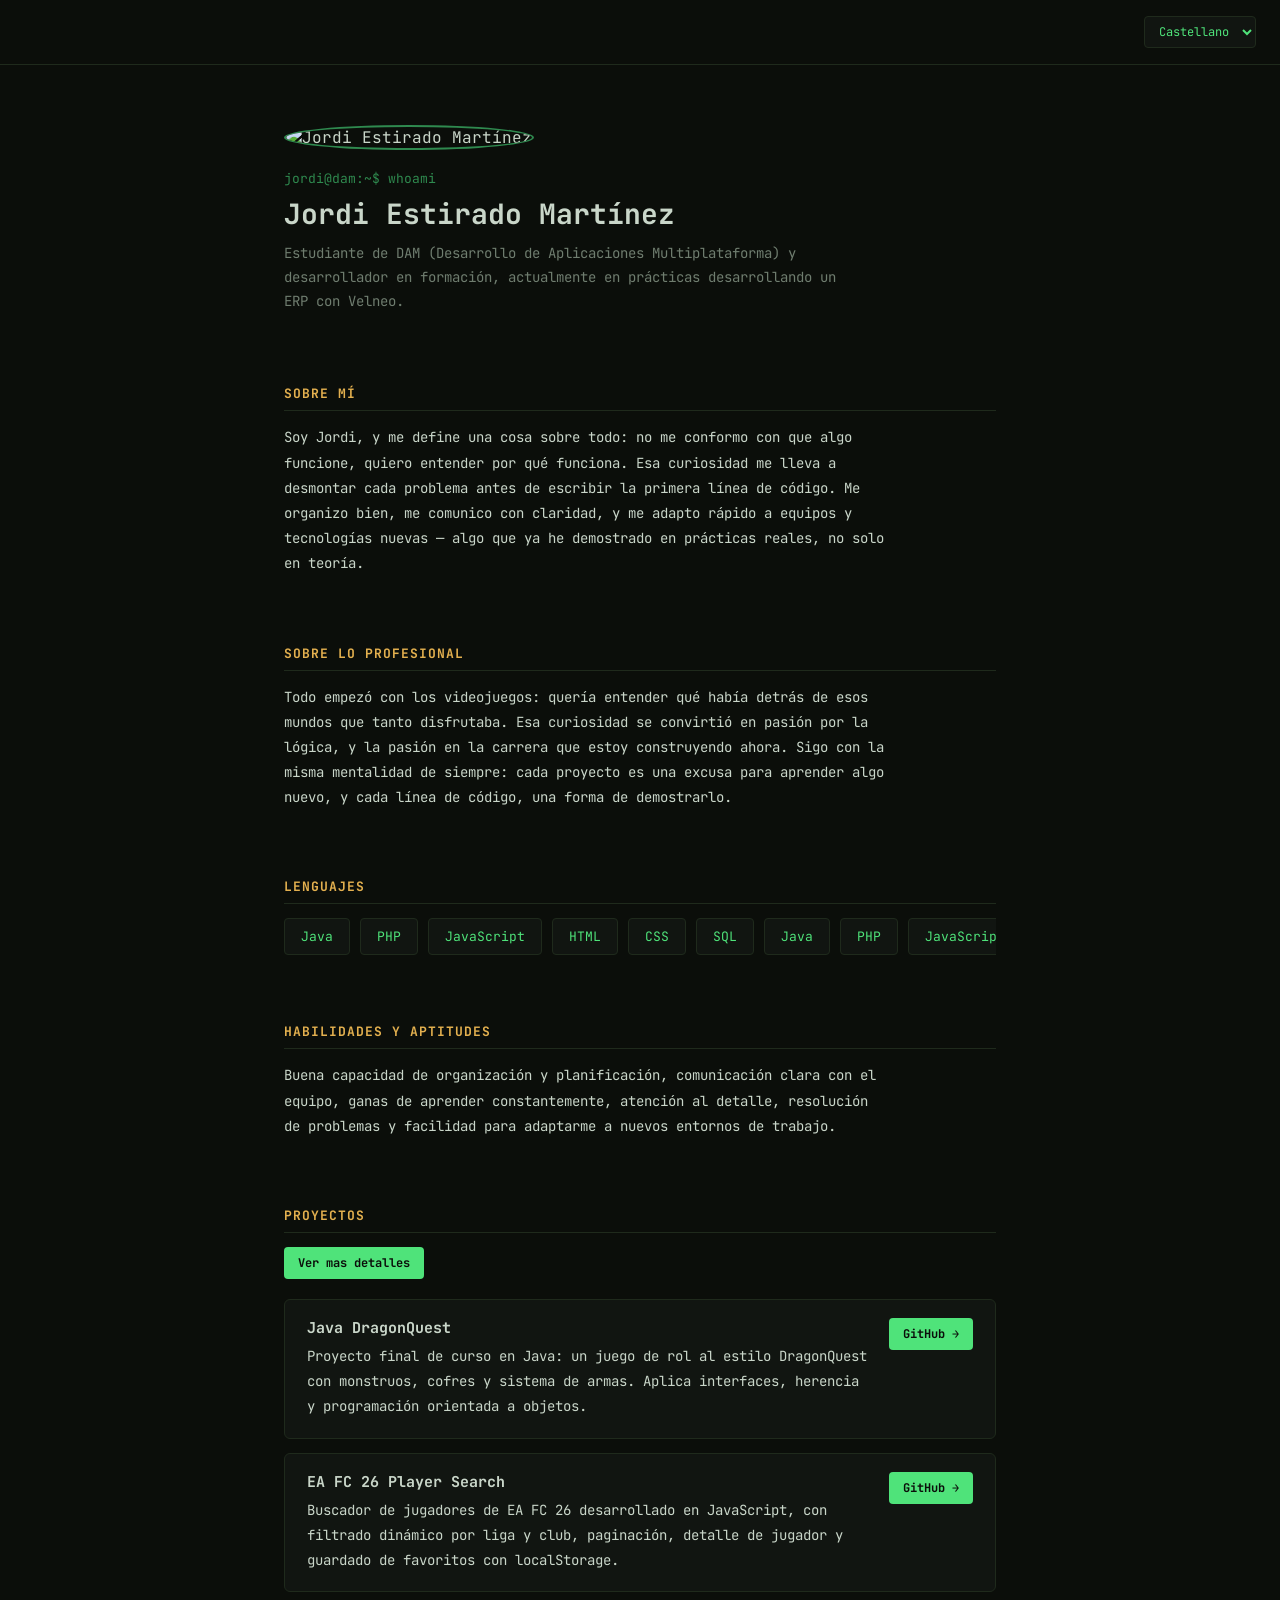
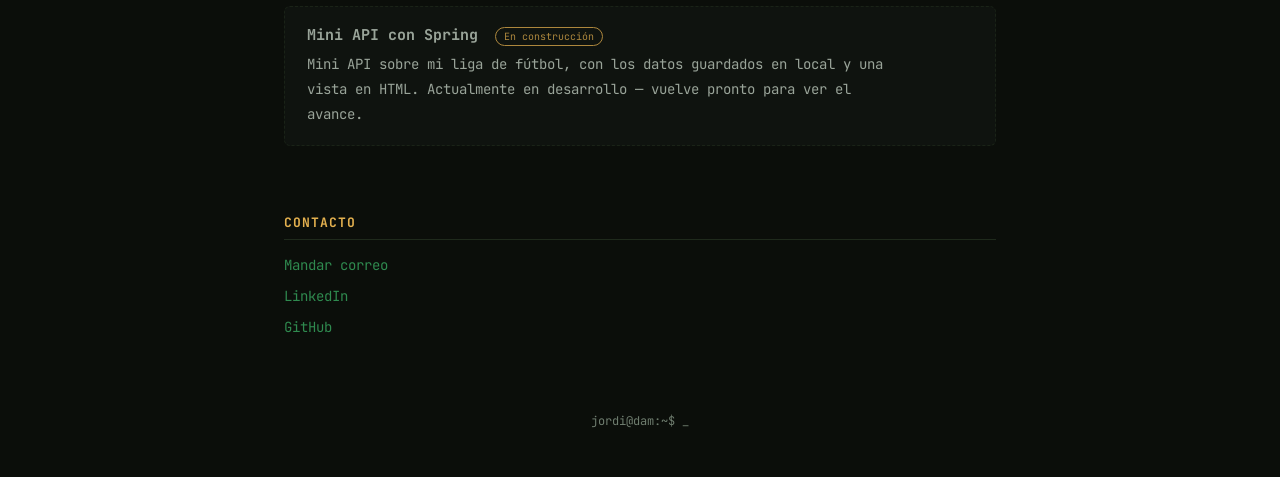
==== index.html @ adb34af5 "edit : change some files to add a project language filter and the projects change" ====
<!doctype html>
<html lang="es">
  <head>
    <meta charset="UTF-8" />
    <meta name="viewport" content="width=device-width, initial-scale=1.0" />
    <title>Jordi Estirado Martínez — Portfolio</title>
    <link rel="preconnect" href="https://fonts.googleapis.com" />
    <link
      href="https://fonts.googleapis.com/css2?family=JetBrains+Mono:wght@400;500;700&display=swap"
      rel="stylesheet"
    />
    <link rel="stylesheet" href="css/index.css" />
  </head>
  <body>
    <div class="topbar">
      <select id="idiomaSelect">
        <option value="es">Castellano</option>
        <option value="en">English</option>
        <option value="ca">Català</option>
      </select>
    </div>

    <main>
      <section class="hero">
        <img src="images/cv.jpeg" alt="Jordi Estirado Martínez" />
        <div class="prompt">jordi@dam:~$ whoami</div>
        <h1>Jordi Estirado Martínez</h1>
        <p data-idioma="inicio_texto"></p>
      </section>

      <section id="sobreMi" class="seccion">
        <h2 data-idioma="sobreMi_titulo"></h2>
        <p data-idioma="sobreMi_texto"></p>
      </section>

      <section id="sobrePro" class="seccion">
        <h2 data-idioma="sobrePro_titulo"></h2>
        <p data-idioma="sobrePro_texto"></p>
      </section>

      <section id="lenguajes" class="seccion">
        <h2 data-idioma="lenguajes_titulo"></h2>
        <div class="skills-carrusel">
          <div class="skills-track">
            <div class="skill">Java</div>
            <div class="skill">PHP</div>
            <div class="skill">JavaScript</div>
            <div class="skill">HTML</div>
            <div class="skill">CSS</div>
            <div class="skill">SQL</div>
            <div class="skill">Java</div>
            <div class="skill">PHP</div>
            <div class="skill">JavaScript</div>
            <div class="skill">HTML</div>
            <div class="skill">CSS</div>
            <div class="skill">SQL</div>
          </div>
        </div>
      </section>

      <section id="habilidadesAptitudes" class="seccion">
        <h2 data-idioma="habilidadesAptitudes_titulo"></h2>
        <p data-idioma="habilidadesAptitudes_texto"></p>
      </section>

      <section id="proyectos" class="seccion">
        <h2 data-idioma="proyectos_titulo"></h2>
        <a href="pages/proyectos.html"><button>Ver mas detalles</button></a>
        <div class="proyectos-grid">
          <div class="proyecto">
            <div>
              <h3>Java DragonQuest</h3>
              <p data-idioma="proyecto1_texto"></p>
            </div>
            <a href="https://github.com/JordiESMA" target="_blank">GitHub →</a>
          </div>
          <div class="proyecto">
            <div>
              <h3>EA FC 26 Player Search</h3>
              <p data-idioma="proyecto2_texto"></p>
            </div>
            <a href="https://github.com/JordiESMA" target="_blank">GitHub →</a>
          </div>
          <div class="proyecto proyecto-construccion">
            <div>
              <h3>
                Mini API con Spring
                <span
                  class="badge-construccion"
                  data-idioma="proyecto3_badge"
                ></span>
              </h3>
              <p data-idioma="proyecto3_texto"></p>
            </div>
          </div>
        </div>
      </section>

      <section id="contacto" class="seccion">
        <h2 data-idioma="contacto_titulo"></h2>
        <ul class="contacto-list">
          <li>
            <a
              href="mailto:estiradojordi@gmail.com"
              data-idioma="contacto_email"
            ></a>
          </li>
          <li>
            <a
              href="https://www.linkedin.com/in/jordiestiradomartinez/"
              target="_blank"
              data-idioma="contacto_linkedin"
            ></a>
          </li>
          <li>
            <a
              href="https://github.com/JordiESMA"
              target="_blank"
              data-idioma="contacto_github"
            ></a>
          </li>
        </ul>
      </section>

      <footer>jordi@dam:~$ _</footer>
    </main>

    <script src="scripts/script.js"></script>
  </body>
</html>
---- css/index.css ----
:root{
  --bg:#0b0e0a;
  --panel:#111511;
  --line:#1f2a1c;
  --green:#4fe37a;
  --green-dim:#2f8a4f;
  --amber:#e3b04f;
  --text:#c9d6c9;
  --text-dim:#6f7d6f;
}
*{box-sizing:border-box;margin:0;padding:0;}
body{
  background:var(--bg);
  color:var(--text);
  font-family:'JetBrains Mono',monospace;
}

/* HEADER / IDIOMA */
.topbar{
  display:flex;
  justify-content:flex-end;
  align-items:center;
  padding:16px 24px;
  border-bottom:1px solid var(--line);
  position:sticky;
  top:0;
  background:var(--bg);
  z-index:10;
}
#idiomaSelect{
  background:var(--panel);
  color:var(--green);
  border:1px solid var(--line);
  font-family:inherit;
  font-size:12px;
  padding:6px 10px;
  border-radius:4px;
  cursor:pointer;
}

main{max-width:760px;margin:0 auto;padding:0 24px;}

/* HERO */
.hero{
  padding:60px 0 48px;
  text-align:left;
}
.hero img{
  width:96px;height:96px;
  border-radius:50%;
  object-fit:cover;
  border:2px solid var(--green-dim);
  margin-bottom:20px;
}
.prompt{color:var(--green-dim);font-size:13px;margin-bottom:8px;}
.hero h1{font-size:28px;color:var(--text);margin-bottom:10px;}
.hero p{color:var(--text-dim);font-size:14px;line-height:1.7;max-width:560px;}

section.seccion{
  margin-bottom:44px;
  padding-top:24px;
}
section.seccion h2{
  font-size:13px;
  text-transform:uppercase;
  letter-spacing:1px;
  color:var(--amber);
  margin-bottom:14px;
  padding-bottom:8px;
  border-bottom:1px solid var(--line);
}
section.seccion p{
  font-size:14px;
  line-height:1.8;
  color:var(--text);
  max-width:600px;
}

/* LENGUAJES CARRUSEL */
.skills-carrusel{overflow:hidden;margin-top:4px;}
.skills-track{display:flex;width:max-content;animation:scroll 14s linear infinite;}
.skills-track:hover{animation-play-state:paused;}
.skill{
  display:flex;align-items:center;
  padding:9px 16px;margin-right:10px;
  border:1px solid var(--line);border-radius:4px;
  font-size:13px;color:var(--green);
  background:var(--panel);
  white-space:nowrap;
}
@keyframes scroll{from{transform:translateX(0);}to{transform:translateX(-50%);}}

/* PROYECTOS */
.proyectos-grid{display:flex;flex-direction:column;gap:14px;margin-top:4px;}
.proyecto{
  background:var(--panel);
  border:1px solid var(--line);
  border-radius:6px;
  padding:18px 22px;
  display:flex;
  justify-content:space-between;
  align-items:flex-start;
  gap:16px;
  transition:border-color .15s;
}
.proyecto:hover{border-color:var(--green-dim);}
.proyecto h3{font-size:15px;color:var(--text);margin-bottom:6px;}
.proyecto p{font-size:13px;color:var(--text-dim);line-height:1.6;max-width:440px;}
.proyecto a{
  flex-shrink:0;
  color:var(--bg);background:var(--green);
  font-size:12px;font-weight:700;
  text-decoration:none;
  padding:8px 14px;border-radius:4px;
  white-space:nowrap;
}
.proyecto a:hover{background:var(--amber);}
.proyecto-construccion{opacity:0.75;border-style:dashed;}
.badge-construccion{
  display:inline-block;
  font-size:10px;
  font-weight:400;
  color:var(--amber);
  border:1px solid var(--amber);
  padding:2px 8px;
  border-radius:10px;
  margin-left:8px;
  vertical-align:middle;
}

/* CONTACTO */
.contacto-list{list-style:none;display:flex;flex-direction:column;gap:10px;margin-top:4px;}
.contacto-list a{
  color:var(--green-dim);
  text-decoration:none;
  font-size:14px;
}
.contacto-list a:hover{color:var(--green);}

footer{
  text-align:center;
  padding:32px 0 48px;
  font-size:12px;
  color:var(--text-dim);
}

@media(max-width:600px){
  .proyecto{flex-direction:column;}
}
/*BOTON DE LA PAGINA DE PROYECTOS */
#proyectos > a {
  display: inline-block;
  color: var(--bg);
  background: var(--green);
  font-size: 12px;
  font-weight: 700;
  text-decoration: none;
  padding: 8px 14px;
  border-radius: 4px;
  margin-bottom: 16px;
}
#proyectos > a:hover {
  background: var(--amber);
}
#proyectos button {
  all: unset;
  cursor: pointer;
}
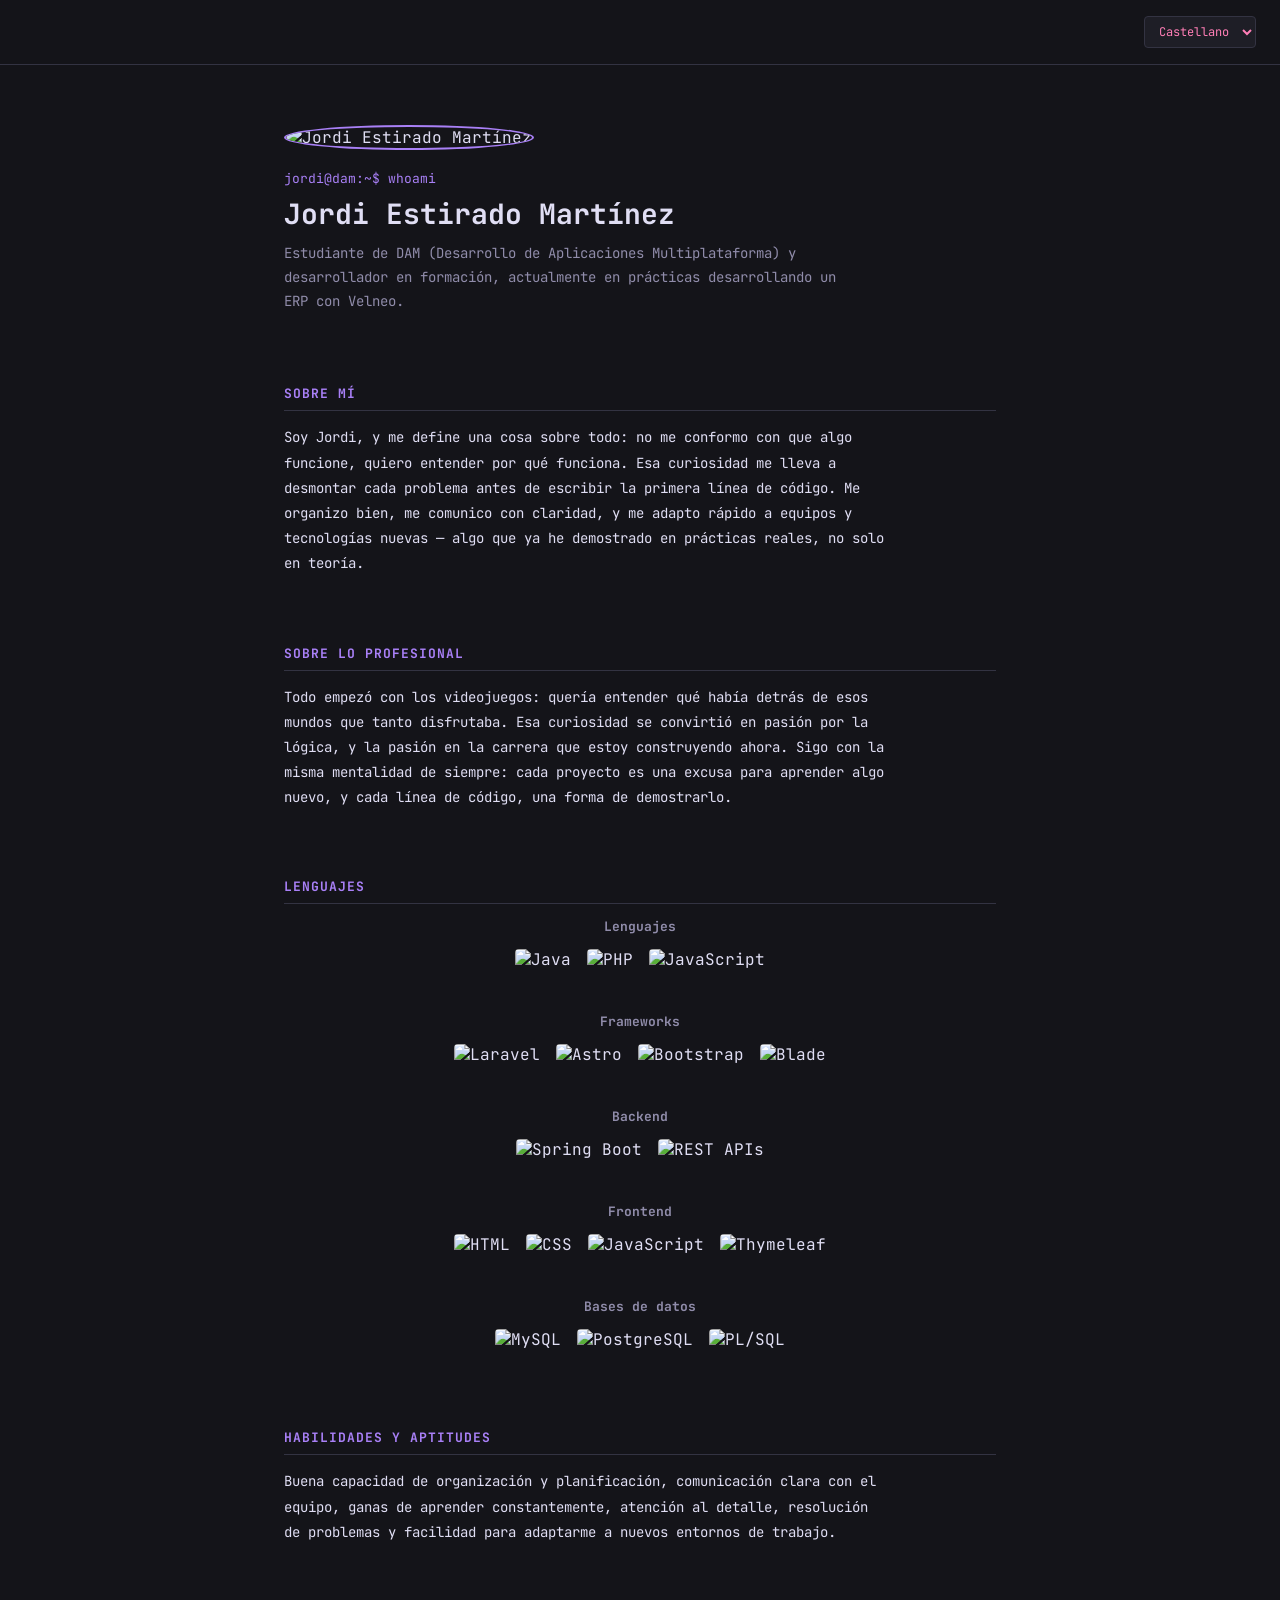
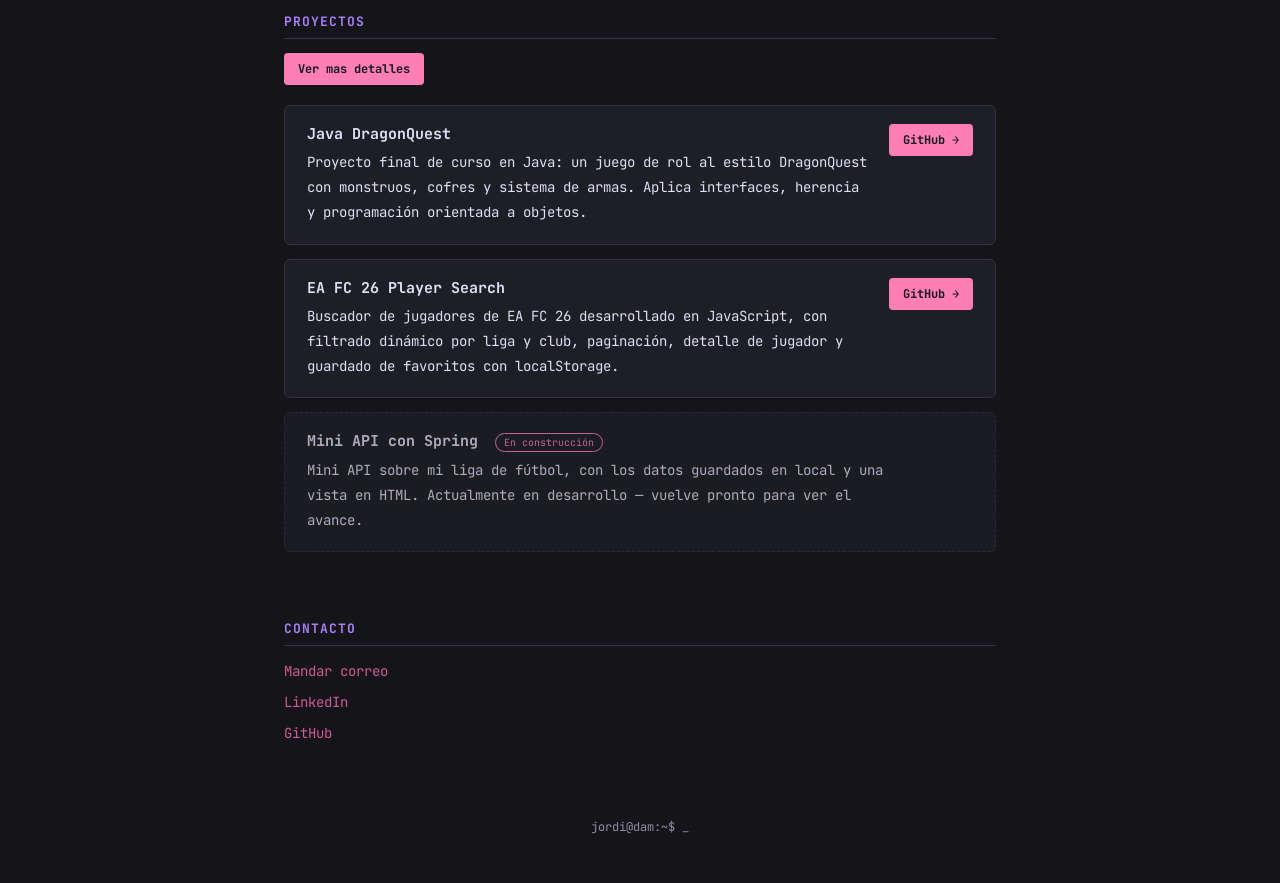
==== commit f6ce880c: "V2 final" ====
--- a/index.html
+++ b/index.html
@@ -5,10 +5,7 @@
     <meta name="viewport" content="width=device-width, initial-scale=1.0" />
     <title>Jordi Estirado Martínez — Portfolio</title>
     <link rel="preconnect" href="https://fonts.googleapis.com" />
-    <link
-      href="https://fonts.googleapis.com/css2?family=JetBrains+Mono:wght@400;500;700&display=swap"
-      rel="stylesheet"
-    />
+    <link href="https://fonts.googleapis.com/css2?family=JetBrains+Mono:wght@400;500;700&display=swap" rel="stylesheet" />
     <link rel="stylesheet" href="css/index.css" />
   </head>
   <body>
@@ -40,22 +37,8 @@
 
       <section id="lenguajes" class="seccion">
         <h2 data-idioma="lenguajes_titulo"></h2>
-        <div class="skills-carrusel">
-          <div class="skills-track">
-            <div class="skill">Java</div>
-            <div class="skill">PHP</div>
-            <div class="skill">JavaScript</div>
-            <div class="skill">HTML</div>
-            <div class="skill">CSS</div>
-            <div class="skill">SQL</div>
-            <div class="skill">Java</div>
-            <div class="skill">PHP</div>
-            <div class="skill">JavaScript</div>
-            <div class="skill">HTML</div>
-            <div class="skill">CSS</div>
-            <div class="skill">SQL</div>
-          </div>
-        </div>
+        <!-- Contenedor vacío: el JS inyectará las categorías y los carruseles aquí -->
+        <div id="skills-container"></div>
       </section>
 
       <section id="habilidadesAptitudes" class="seccion">
@@ -85,10 +68,7 @@
             <div>
               <h3>
                 Mini API con Spring
-                <span
-                  class="badge-construccion"
-                  data-idioma="proyecto3_badge"
-                ></span>
+                <span class="badge-construccion" data-idioma="proyecto3_badge"></span>
               </h3>
               <p data-idioma="proyecto3_texto"></p>
             </div>
@@ -99,26 +79,9 @@
       <section id="contacto" class="seccion">
         <h2 data-idioma="contacto_titulo"></h2>
         <ul class="contacto-list">
-          <li>
-            <a
-              href="mailto:estiradojordi@gmail.com"
-              data-idioma="contacto_email"
-            ></a>
-          </li>
-          <li>
-            <a
-              href="https://www.linkedin.com/in/jordiestiradomartinez/"
-              target="_blank"
-              data-idioma="contacto_linkedin"
-            ></a>
-          </li>
-          <li>
-            <a
-              href="https://github.com/JordiESMA"
-              target="_blank"
-              data-idioma="contacto_github"
-            ></a>
-          </li>
+          <li><a href="mailto:estiradojordi@gmail.com" data-idioma="contacto_email"></a></li>
+          <li><a href="https://www.linkedin.com/in/jordiestiradomartinez/" target="_blank" data-idioma="contacto_linkedin"></a></li>
+          <li><a href="https://github.com/JordiESMA" target="_blank" data-idioma="contacto_github"></a></li>
         </ul>
       </section>
 
@@ -127,4 +90,4 @@
 
     <script src="scripts/script.js"></script>
   </body>
-</html>
+</html>
--- a/css/index.css
+++ b/css/index.css
@@ -1,168 +1,209 @@
-:root{
-  --bg:#0b0e0a;
-  --panel:#111511;
-  --line:#1f2a1c;
-  --green:#4fe37a;
-  --green-dim:#2f8a4f;
-  --amber:#e3b04f;
-  --text:#c9d6c9;
-  --text-dim:#6f7d6f;
-}
-*{box-sizing:border-box;margin:0;padding:0;}
-body{
-  background:var(--bg);
-  color:var(--text);
-  font-family:'JetBrains Mono',monospace;
+:root {
+  /* Fondo oscuro tipo Obsidian */
+  --bg: #141419;
+  --panel: #1e1e26;
+  --line: #333342;
+  
+  /* Acentos en Rosas y Lilas */
+  --pink: #ff7eb6;
+  --pink-dim: #d05c93;
+  --purple: #a980f7;
+  
+  /* Textos */
+  --text: #e0def4;
+  --text-dim: #908caa;
+}
+
+* { box-sizing: border-box; margin: 0; padding: 0; }
+body {
+  background: var(--bg);
+  color: var(--text);
+  font-family: 'JetBrains Mono', monospace;
 }
 
 /* HEADER / IDIOMA */
-.topbar{
-  display:flex;
-  justify-content:flex-end;
-  align-items:center;
-  padding:16px 24px;
-  border-bottom:1px solid var(--line);
-  position:sticky;
-  top:0;
-  background:var(--bg);
-  z-index:10;
-}
-#idiomaSelect{
-  background:var(--panel);
-  color:var(--green);
-  border:1px solid var(--line);
-  font-family:inherit;
-  font-size:12px;
-  padding:6px 10px;
-  border-radius:4px;
-  cursor:pointer;
-}
-
-main{max-width:760px;margin:0 auto;padding:0 24px;}
+.topbar {
+  display: flex;
+  justify-content: flex-end;
+  align-items: center;
+  padding: 16px 24px;
+  border-bottom: 1px solid var(--line);
+  position: sticky;
+  top: 0;
+  background: var(--bg);
+  z-index: 10;
+}
+#idiomaSelect {
+  background: var(--panel);
+  color: var(--pink);
+  border: 1px solid var(--line);
+  font-family: inherit;
+  font-size: 12px;
+  padding: 6px 10px;
+  border-radius: 4px;
+  cursor: pointer;
+  outline: none;
+}
+#idiomaSelect:focus {
+  border-color: var(--purple);
+}
+
+main { max-width: 760px; margin: 0 auto; padding: 0 24px; }
 
 /* HERO */
-.hero{
-  padding:60px 0 48px;
-  text-align:left;
-}
-.hero img{
-  width:96px;height:96px;
-  border-radius:50%;
-  object-fit:cover;
-  border:2px solid var(--green-dim);
-  margin-bottom:20px;
-}
-.prompt{color:var(--green-dim);font-size:13px;margin-bottom:8px;}
-.hero h1{font-size:28px;color:var(--text);margin-bottom:10px;}
-.hero p{color:var(--text-dim);font-size:14px;line-height:1.7;max-width:560px;}
-
-section.seccion{
-  margin-bottom:44px;
-  padding-top:24px;
-}
-section.seccion h2{
-  font-size:13px;
-  text-transform:uppercase;
-  letter-spacing:1px;
-  color:var(--amber);
-  margin-bottom:14px;
-  padding-bottom:8px;
-  border-bottom:1px solid var(--line);
-}
-section.seccion p{
-  font-size:14px;
-  line-height:1.8;
-  color:var(--text);
-  max-width:600px;
-}
-
-/* LENGUAJES CARRUSEL */
-.skills-carrusel{overflow:hidden;margin-top:4px;}
-.skills-track{display:flex;width:max-content;animation:scroll 14s linear infinite;}
-.skills-track:hover{animation-play-state:paused;}
-.skill{
-  display:flex;align-items:center;
-  padding:9px 16px;margin-right:10px;
-  border:1px solid var(--line);border-radius:4px;
-  font-size:13px;color:var(--green);
-  background:var(--panel);
-  white-space:nowrap;
-}
-@keyframes scroll{from{transform:translateX(0);}to{transform:translateX(-50%);}}
+.hero {
+  padding: 60px 0 48px;
+  text-align: left;
+}
+.hero img {
+  width: 96px; height: 96px;
+  border-radius: 50%;
+  object-fit: cover;
+  border: 2px solid var(--purple);
+  margin-bottom: 20px;
+}
+.prompt { color: var(--purple); font-size: 13px; margin-bottom: 8px; }
+.hero h1 { font-size: 28px; color: var(--text); margin-bottom: 10px; }
+.hero p { color: var(--text-dim); font-size: 14px; line-height: 1.7; max-width: 560px; }
+
+/* SECCIONES (Títulos y textos) */
+section.seccion {
+  margin-bottom: 44px;
+  padding-top: 24px;
+}
+section.seccion h2 {
+  font-size: 13px;
+  text-transform: uppercase;
+  letter-spacing: 1px;
+  color: var(--purple);
+  margin-bottom: 14px;
+  padding-bottom: 8px;
+  border-bottom: 1px solid var(--line);
+}
+section.seccion p {
+  font-size: 14px;
+  line-height: 1.8;
+  color: var(--text);
+  max-width: 600px;
+}
+
+/* --- LENGUAJES (Estáticos y Centrados) --- */
+#skills-container {
+  display: flex;
+  flex-direction: column;
+  gap: 32px; 
+  margin-top: 10px;
+}
+.skills-bloque {
+  display: flex;
+  flex-direction: column;
+  align-items: center; /* Centra todo el bloque */
+}
+.skills-bloque h3 {
+  font-size: 13px;
+  color: var(--text-dim);
+  margin-bottom: 14px;
+  text-align: center; 
+}
+.skills-track {
+  display: flex;
+  flex-wrap: wrap; /* Si no caben en una línea, bajan a la siguiente ordenadamente */
+  justify-content: center; /* Centra los logos */
+  gap: 16px;
+  width: 100%;
+}
+img.skill {
+  height: 32px; 
+  width: auto;
+  border-radius: 4px;
+  display: block;
+  transition: transform 0.2s ease; 
+}
+img.skill:hover {
+  transform: translateY(-4px); /* Pequeño salto al pasar el ratón */
+}
 
 /* PROYECTOS */
-.proyectos-grid{display:flex;flex-direction:column;gap:14px;margin-top:4px;}
-.proyecto{
-  background:var(--panel);
-  border:1px solid var(--line);
-  border-radius:6px;
-  padding:18px 22px;
-  display:flex;
-  justify-content:space-between;
-  align-items:flex-start;
-  gap:16px;
-  transition:border-color .15s;
-}
-.proyecto:hover{border-color:var(--green-dim);}
-.proyecto h3{font-size:15px;color:var(--text);margin-bottom:6px;}
-.proyecto p{font-size:13px;color:var(--text-dim);line-height:1.6;max-width:440px;}
-.proyecto a{
-  flex-shrink:0;
-  color:var(--bg);background:var(--green);
-  font-size:12px;font-weight:700;
-  text-decoration:none;
-  padding:8px 14px;border-radius:4px;
-  white-space:nowrap;
-}
-.proyecto a:hover{background:var(--amber);}
-.proyecto-construccion{opacity:0.75;border-style:dashed;}
-.badge-construccion{
-  display:inline-block;
-  font-size:10px;
-  font-weight:400;
-  color:var(--amber);
-  border:1px solid var(--amber);
-  padding:2px 8px;
-  border-radius:10px;
-  margin-left:8px;
-  vertical-align:middle;
-}
-
-/* CONTACTO */
-.contacto-list{list-style:none;display:flex;flex-direction:column;gap:10px;margin-top:4px;}
-.contacto-list a{
-  color:var(--green-dim);
-  text-decoration:none;
-  font-size:14px;
-}
-.contacto-list a:hover{color:var(--green);}
-
-footer{
-  text-align:center;
-  padding:32px 0 48px;
-  font-size:12px;
-  color:var(--text-dim);
-}
-
-@media(max-width:600px){
-  .proyecto{flex-direction:column;}
-}
-/*BOTON DE LA PAGINA DE PROYECTOS */
+.proyectos-grid { display: flex; flex-direction: column; gap: 14px; margin-top: 4px; }
+.proyecto {
+  background: var(--panel);
+  border: 1px solid var(--line);
+  border-radius: 6px;
+  padding: 18px 22px;
+  display: flex;
+  justify-content: space-between;
+  align-items: flex-start;
+  gap: 16px;
+  transition: border-color .2s ease, transform .2s ease;
+}
+.proyecto:hover {
+  border-color: var(--purple);
+  transform: translateY(-2px);
+}
+.proyecto h3 { font-size: 15px; color: var(--text); margin-bottom: 6px; }
+.proyecto p { font-size: 13px; color: var(--text-dim); line-height: 1.6; max-width: 440px; }
+.proyecto a {
+  flex-shrink: 0;
+  color: var(--bg);
+  background: var(--pink);
+  font-size: 12px; font-weight: 700;
+  text-decoration: none;
+  padding: 8px 14px; border-radius: 4px;
+  white-space: nowrap;
+  transition: background .2s ease;
+}
+.proyecto a:hover { background: var(--purple); }
+
+.proyecto-construccion { opacity: 0.75; border-style: dashed; }
+.badge-construccion {
+  display: inline-block;
+  font-size: 10px;
+  font-weight: 400;
+  color: var(--pink);
+  border: 1px solid var(--pink);
+  padding: 2px 8px;
+  border-radius: 10px;
+  margin-left: 8px;
+  vertical-align: middle;
+}
+
 #proyectos > a {
   display: inline-block;
   color: var(--bg);
-  background: var(--green);
+  background: var(--pink);
   font-size: 12px;
   font-weight: 700;
   text-decoration: none;
   padding: 8px 14px;
   border-radius: 4px;
   margin-bottom: 16px;
+  transition: background .2s ease;
 }
 #proyectos > a:hover {
-  background: var(--amber);
+  background: var(--purple);
 }
 #proyectos button {
   all: unset;
   cursor: pointer;
+}
+
+/* CONTACTO */
+.contacto-list { list-style: none; display: flex; flex-direction: column; gap: 10px; margin-top: 4px; }
+.contacto-list a {
+  color: var(--pink-dim);
+  text-decoration: none;
+  font-size: 14px;
+  transition: color .2s ease;
+}
+.contacto-list a:hover { color: var(--pink); }
+
+footer {
+  text-align: center;
+  padding: 32px 0 48px;
+  font-size: 12px;
+  color: var(--text-dim);
+}
+
+@media(max-width:600px) {
+  .proyecto { flex-direction: column; }
 }
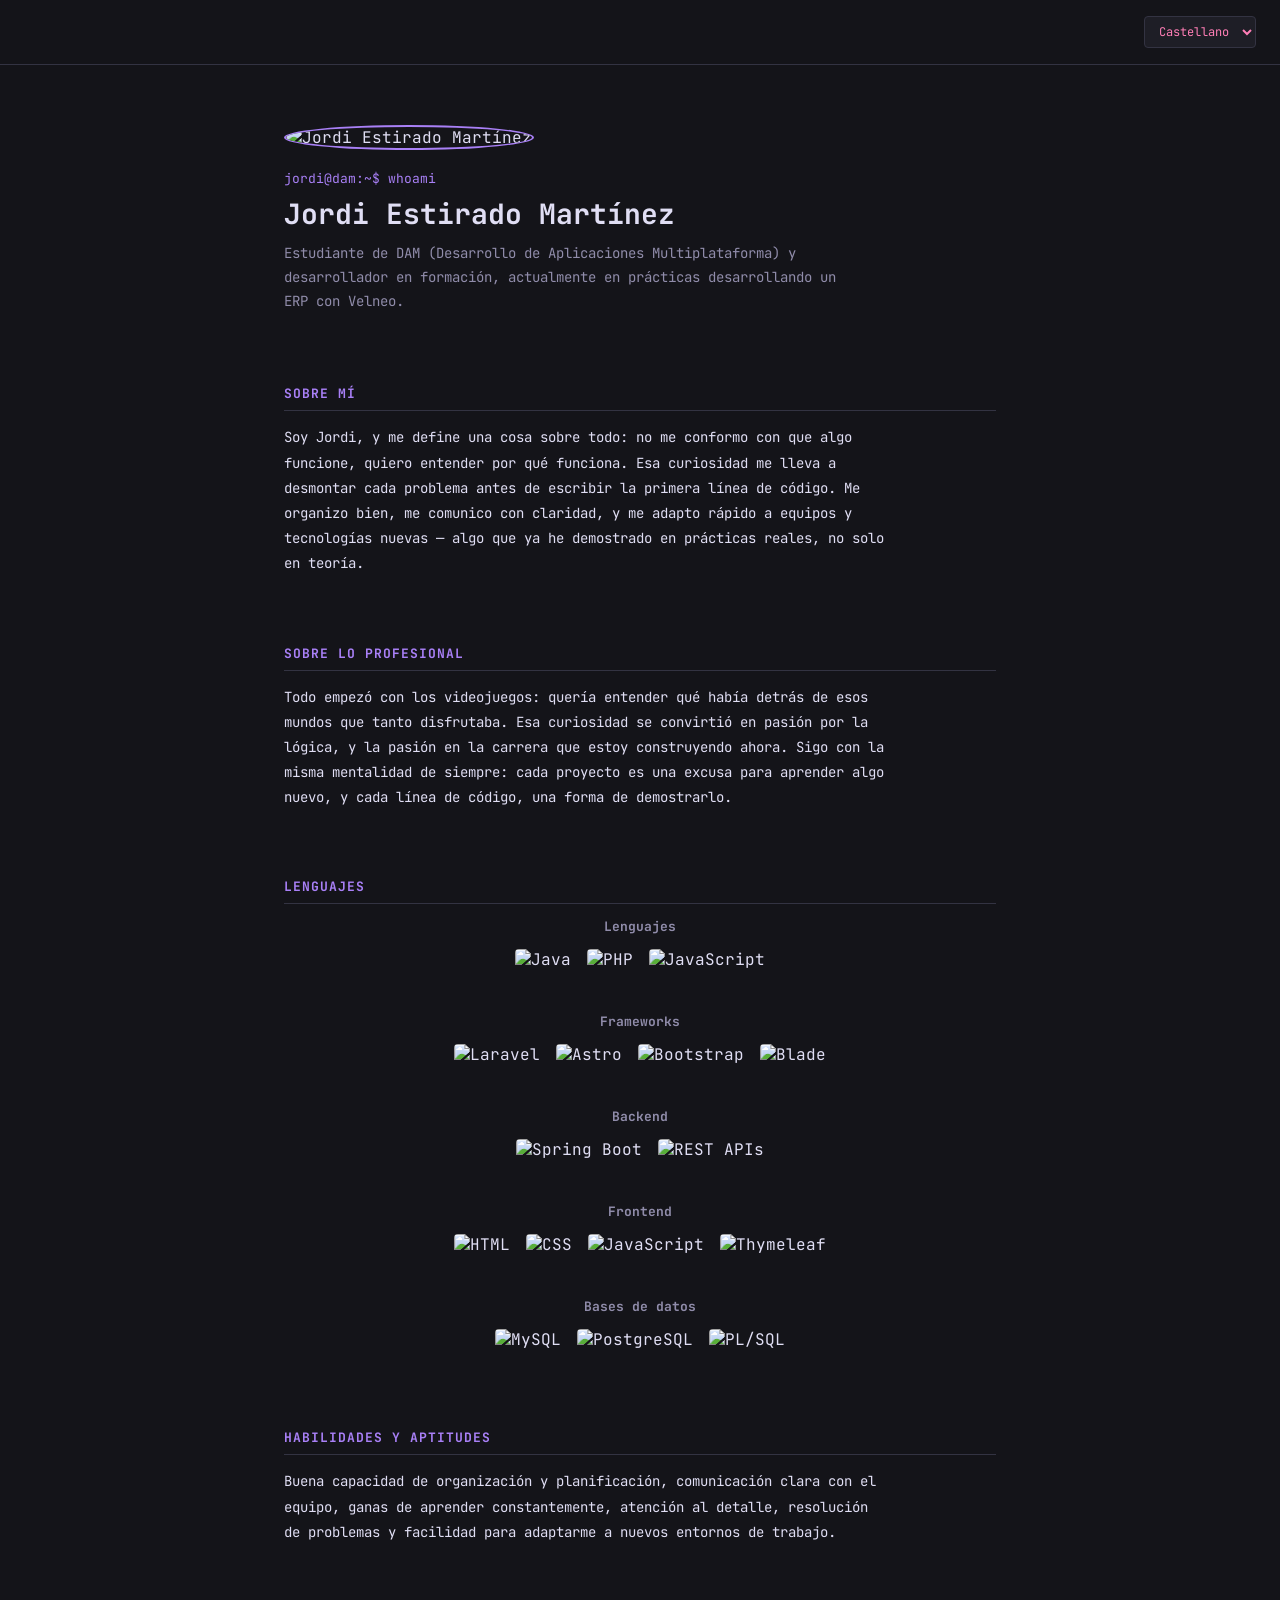
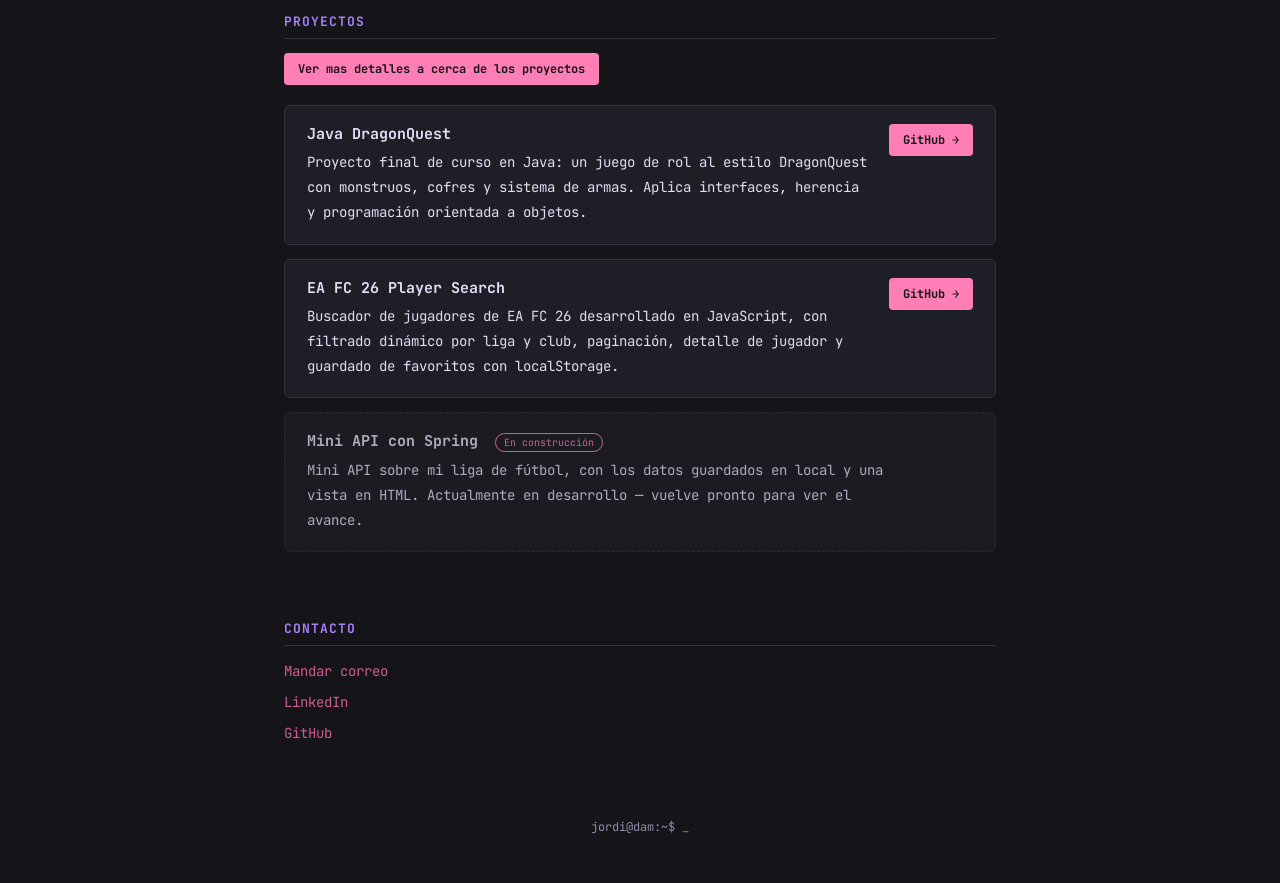
==== commit 1451792f: "change filter" ====
--- a/index.html
+++ b/index.html
@@ -48,7 +48,7 @@
 
       <section id="proyectos" class="seccion">
         <h2 data-idioma="proyectos_titulo"></h2>
-        <a href="pages/proyectos.html"><button>Ver mas detalles</button></a>
+        <a href="pages/proyectos.html"><button>Ver mas detalles a cerca de los proyectos</button></a>
         <div class="proyectos-grid">
           <div class="proyecto">
             <div>
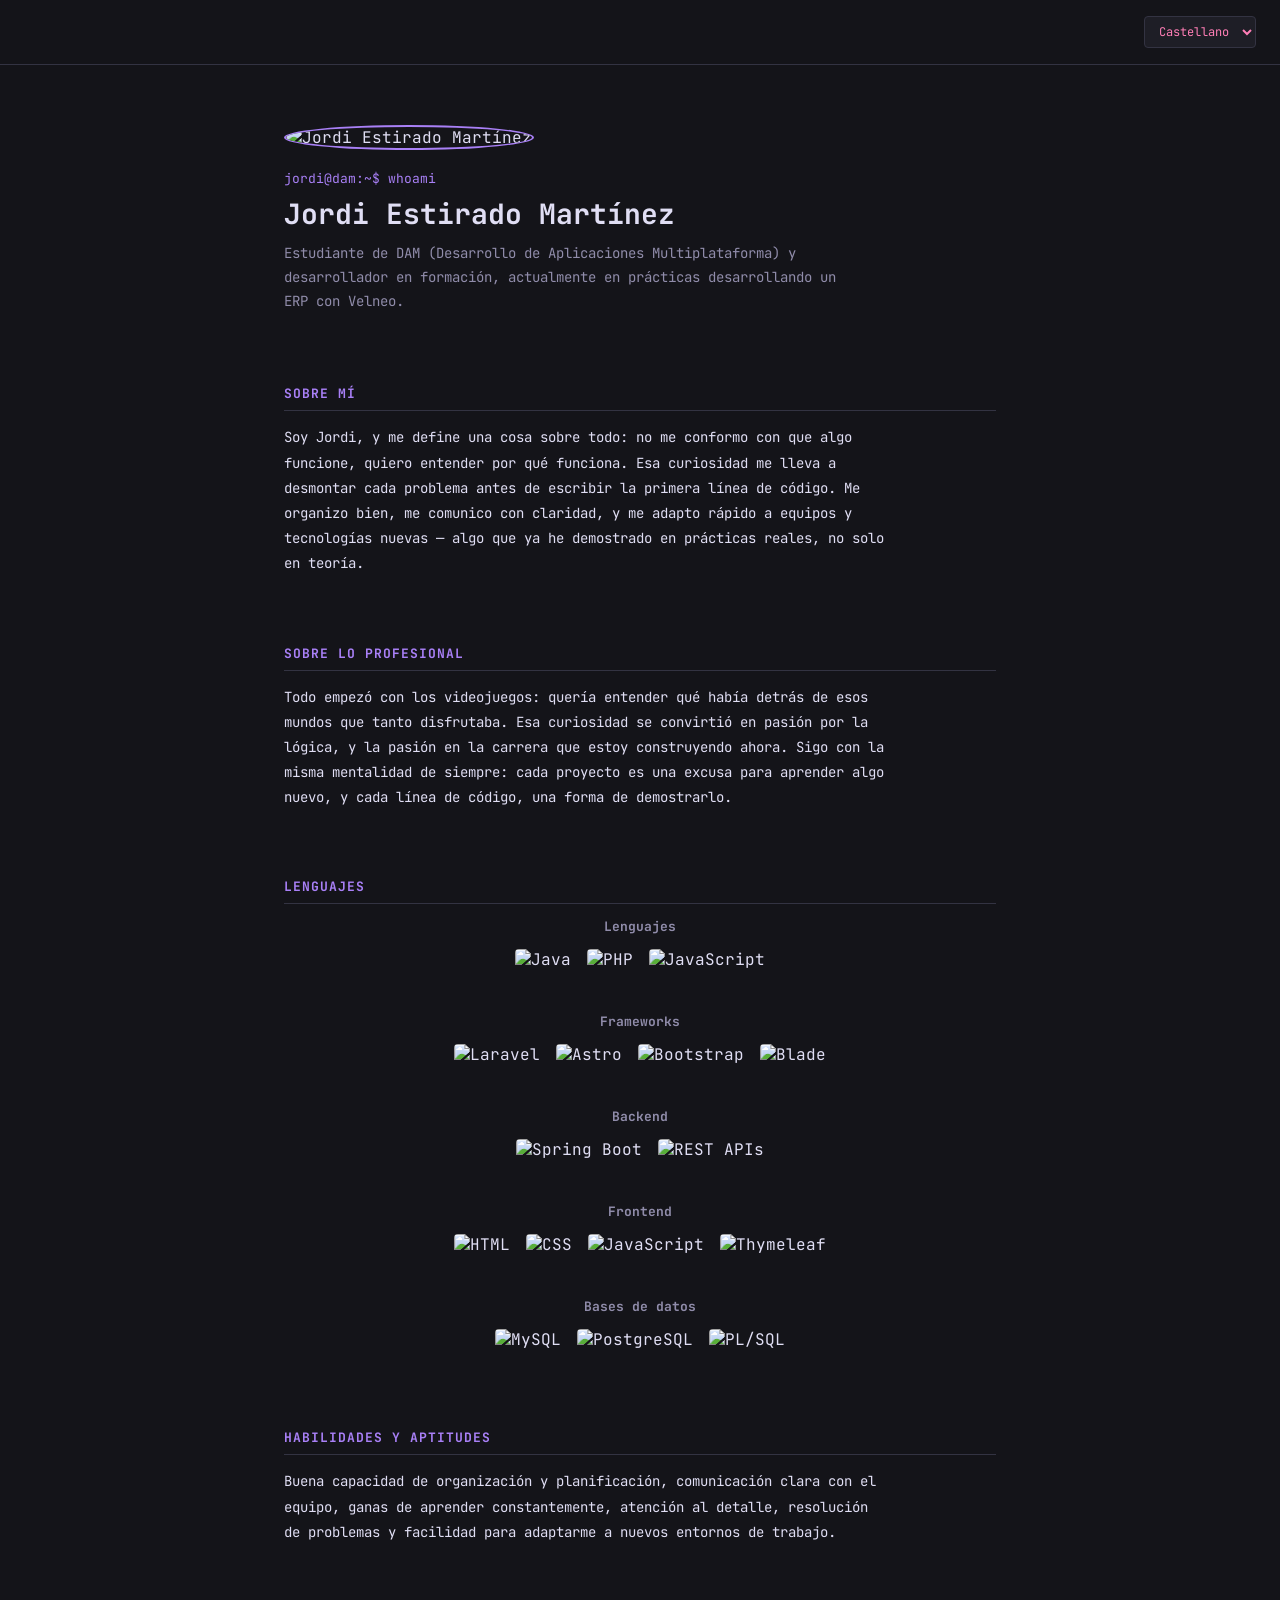
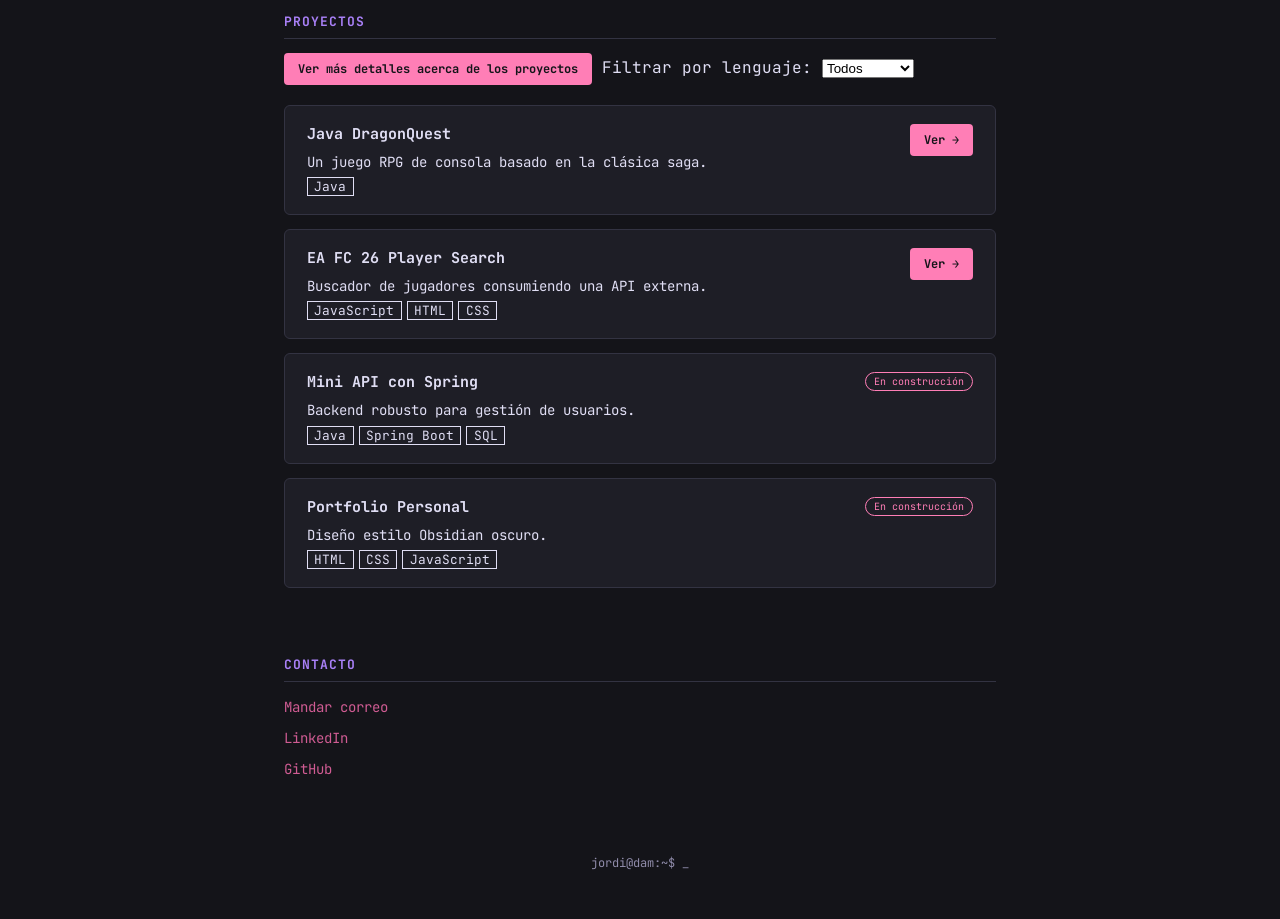
==== commit 6b01e045: "rendering project" ====
--- a/index.html
+++ b/index.html
@@ -5,7 +5,10 @@
     <meta name="viewport" content="width=device-width, initial-scale=1.0" />
     <title>Jordi Estirado Martínez — Portfolio</title>
     <link rel="preconnect" href="https://fonts.googleapis.com" />
-    <link href="https://fonts.googleapis.com/css2?family=JetBrains+Mono:wght@400;500;700&display=swap" rel="stylesheet" />
+    <link
+      href="https://fonts.googleapis.com/css2?family=JetBrains+Mono:wght@400;500;700&display=swap"
+      rel="stylesheet"
+    />
     <link rel="stylesheet" href="css/index.css" />
   </head>
   <body>
@@ -48,40 +51,44 @@
 
       <section id="proyectos" class="seccion">
         <h2 data-idioma="proyectos_titulo"></h2>
-        <a href="pages/proyectos.html"><button>Ver mas detalles a cerca de los proyectos</button></a>
-        <div class="proyectos-grid">
-          <div class="proyecto">
-            <div>
-              <h3>Java DragonQuest</h3>
-              <p data-idioma="proyecto1_texto"></p>
-            </div>
-            <a href="https://github.com/JordiESMA" target="_blank">GitHub →</a>
-          </div>
-          <div class="proyecto">
-            <div>
-              <h3>EA FC 26 Player Search</h3>
-              <p data-idioma="proyecto2_texto"></p>
-            </div>
-            <a href="https://github.com/JordiESMA" target="_blank">GitHub →</a>
-          </div>
-          <div class="proyecto proyecto-construccion">
-            <div>
-              <h3>
-                Mini API con Spring
-                <span class="badge-construccion" data-idioma="proyecto3_badge"></span>
-              </h3>
-              <p data-idioma="proyecto3_texto"></p>
-            </div>
-          </div>
-        </div>
+        <a href="pages/proyectos.html"
+          ><button>Ver más detalles acerca de los proyectos</button></a
+        >
+
+        <label for="filtroLenguaje">Filtrar por lenguaje:</label>
+        <select id="filtroLenguaje">
+          <option value="todos">Todos</option>
+        </select>
+
+        <div class="proyectos-grid" id="proyectos-container"></div>
+        <p id="mensaje-vacio" class="oculto">
+          No hay proyectos con ese lenguaje.
+        </p>
       </section>
 
       <section id="contacto" class="seccion">
         <h2 data-idioma="contacto_titulo"></h2>
         <ul class="contacto-list">
-          <li><a href="mailto:estiradojordi@gmail.com" data-idioma="contacto_email"></a></li>
-          <li><a href="https://www.linkedin.com/in/jordiestiradomartinez/" target="_blank" data-idioma="contacto_linkedin"></a></li>
-          <li><a href="https://github.com/JordiESMA" target="_blank" data-idioma="contacto_github"></a></li>
+          <li>
+            <a
+              href="mailto:estiradojordi@gmail.com"
+              data-idioma="contacto_email"
+            ></a>
+          </li>
+          <li>
+            <a
+              href="https://www.linkedin.com/in/jordiestiradomartinez/"
+              target="_blank"
+              data-idioma="contacto_linkedin"
+            ></a>
+          </li>
+          <li>
+            <a
+              href="https://github.com/JordiESMA"
+              target="_blank"
+              data-idioma="contacto_github"
+            ></a>
+          </li>
         </ul>
       </section>
 
@@ -90,4 +97,4 @@
 
     <script src="scripts/script.js"></script>
   </body>
-</html>+</html>
--- a/css/index.css
+++ b/css/index.css
@@ -206,4 +206,7 @@
 
 @media(max-width:600px) {
   .proyecto { flex-direction: column; }
-}+}
+
+.oculto { display: none; }
+.badge-lang { border: 1px solid currentColor; padding: 0 .4rem; margin-right: .3rem; font-size: .8rem; }
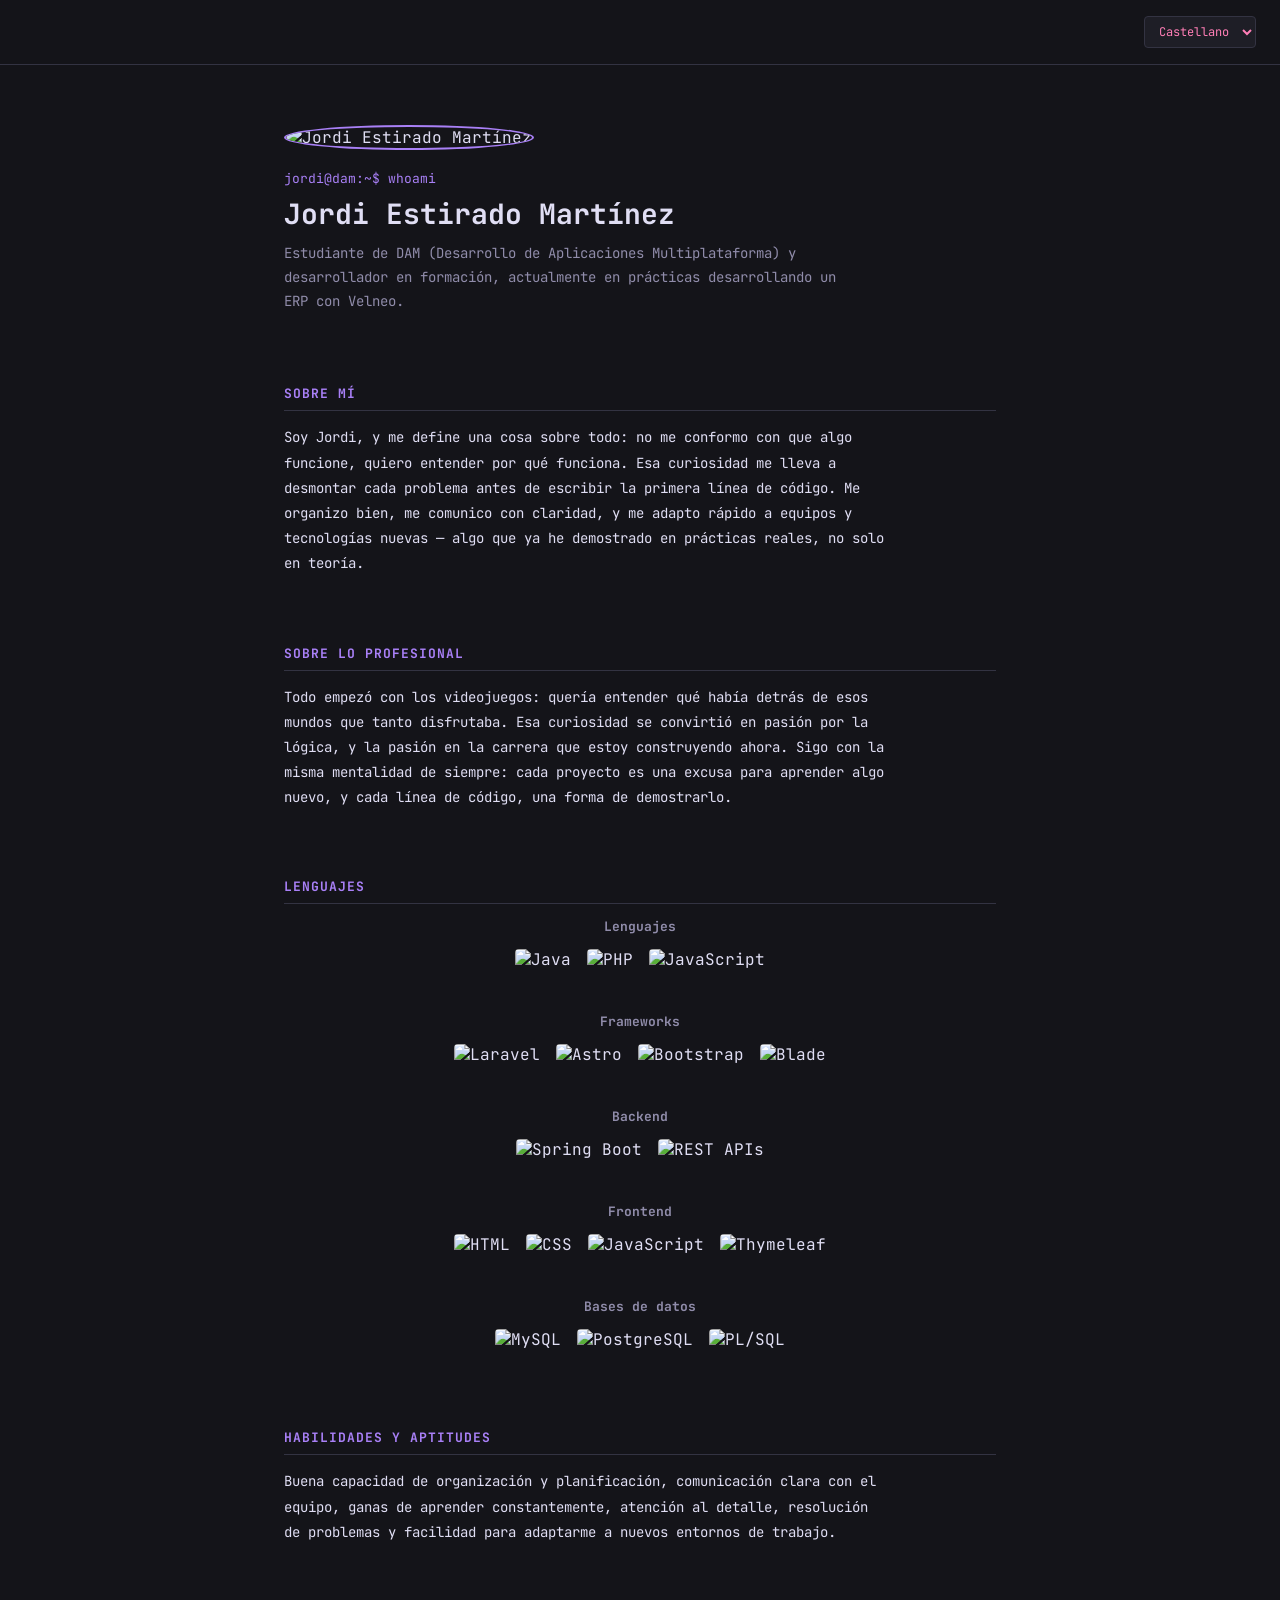
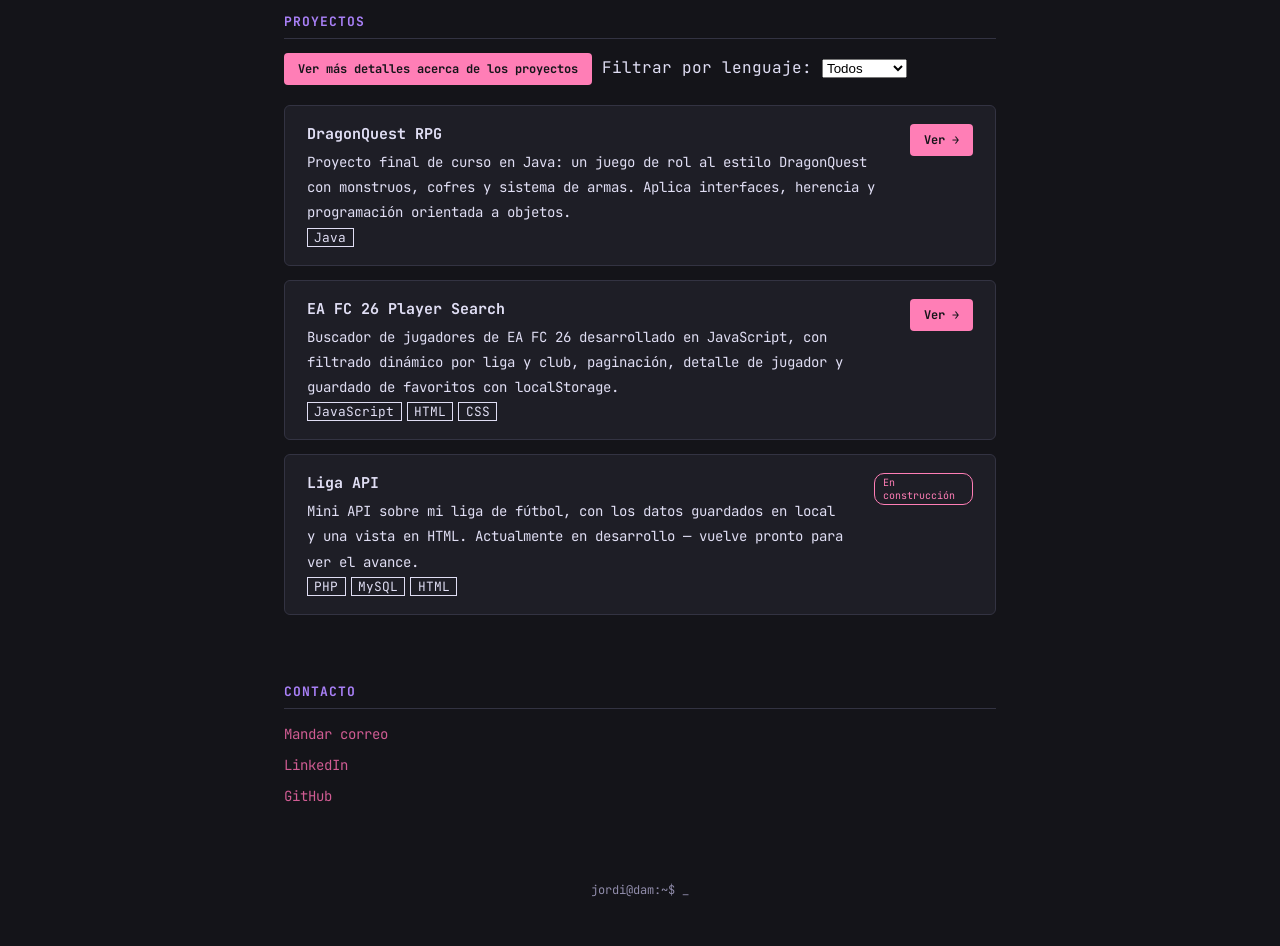
==== commit b57eda96: "V2" ====
--- a/index.html
+++ b/index.html
@@ -52,7 +52,7 @@
       <section id="proyectos" class="seccion">
         <h2 data-idioma="proyectos_titulo"></h2>
         <a href="pages/proyectos.html"
-          ><button>Ver más detalles acerca de los proyectos</button></a
+          ><button data-idioma="proyectos_btn_ver">Ver más detalles acerca de los proyectos</button></a
         >
 
         <label for="filtroLenguaje">Filtrar por lenguaje:</label>
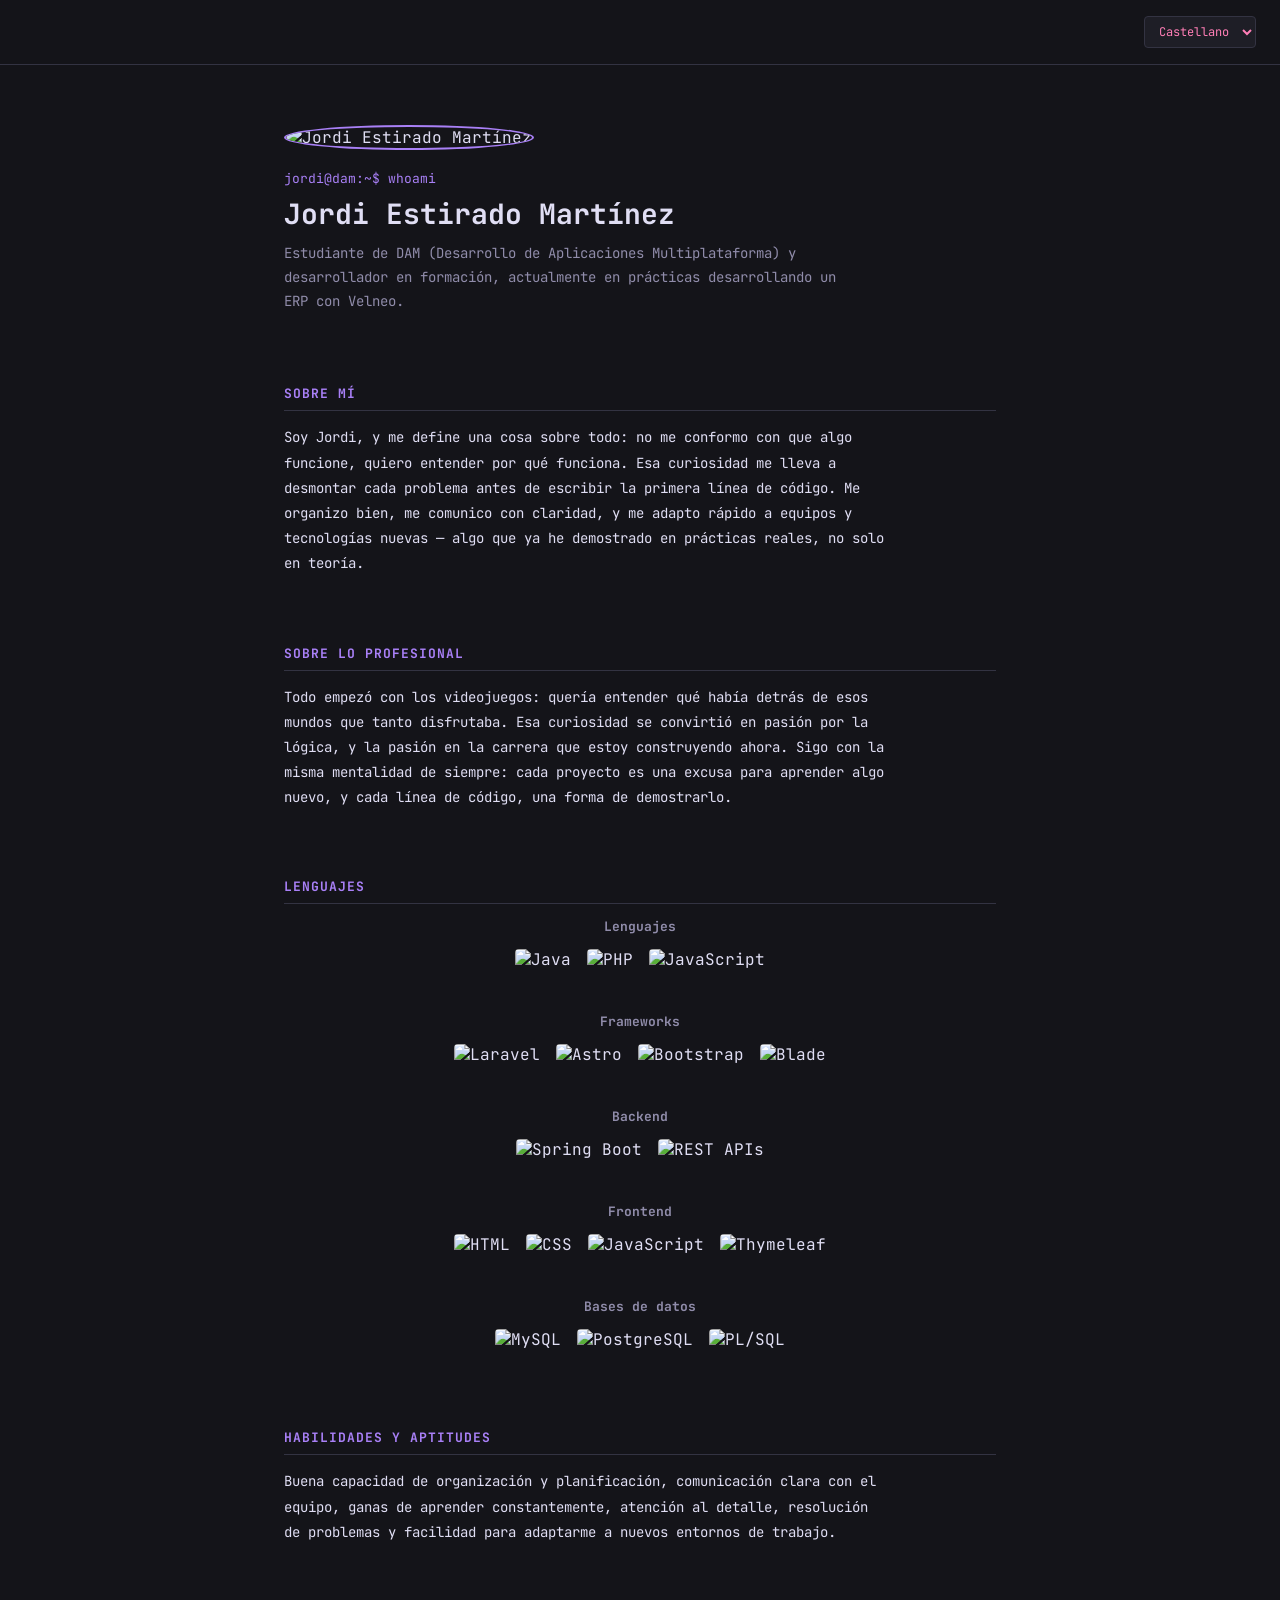
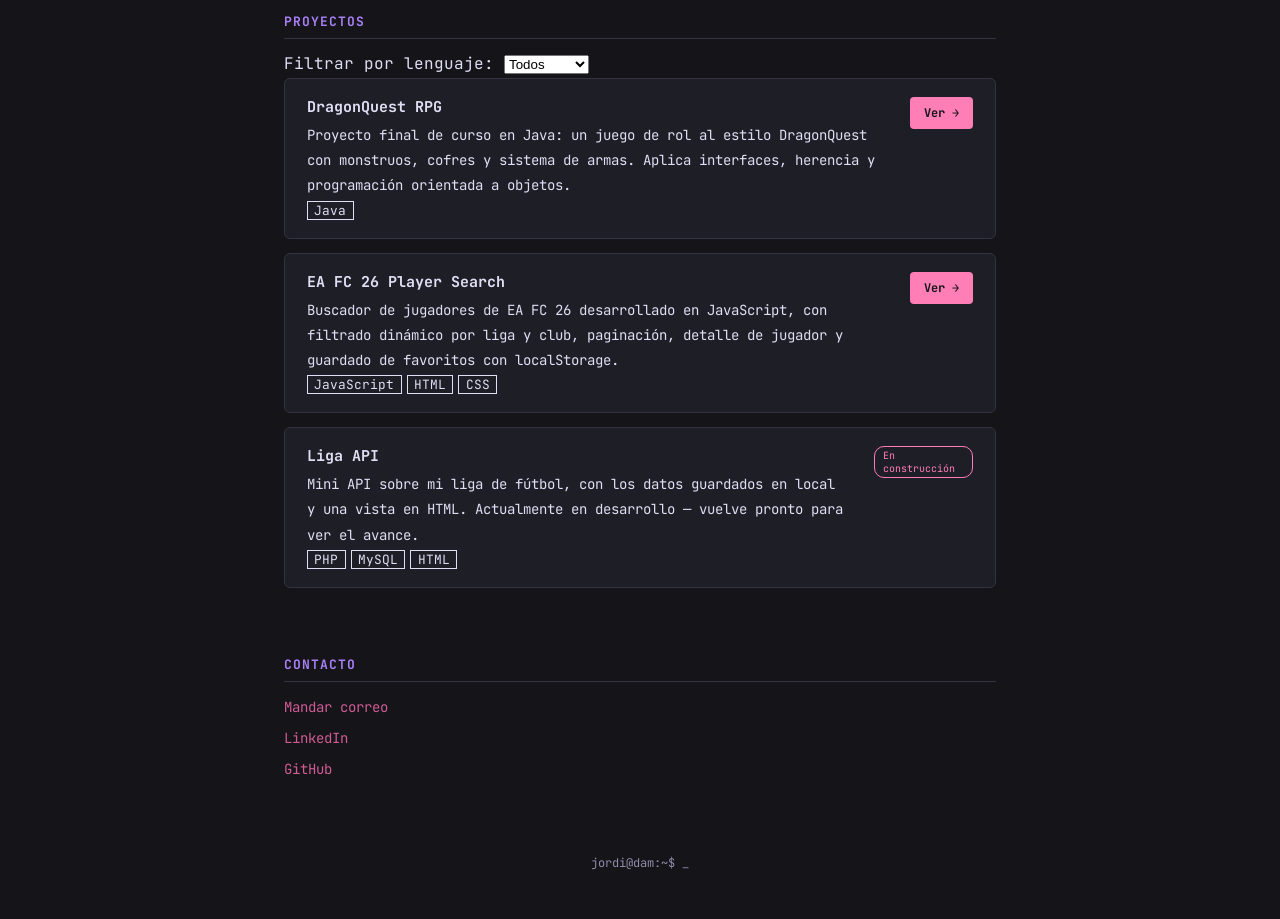
==== commit c866abc6: "V2.1" ====
--- a/index.html
+++ b/index.html
@@ -51,9 +51,6 @@
 
       <section id="proyectos" class="seccion">
         <h2 data-idioma="proyectos_titulo"></h2>
-        <a href="pages/proyectos.html"
-          ><button data-idioma="proyectos_btn_ver">Ver más detalles acerca de los proyectos</button></a
-        >
 
         <label for="filtroLenguaje">Filtrar por lenguaje:</label>
         <select id="filtroLenguaje">
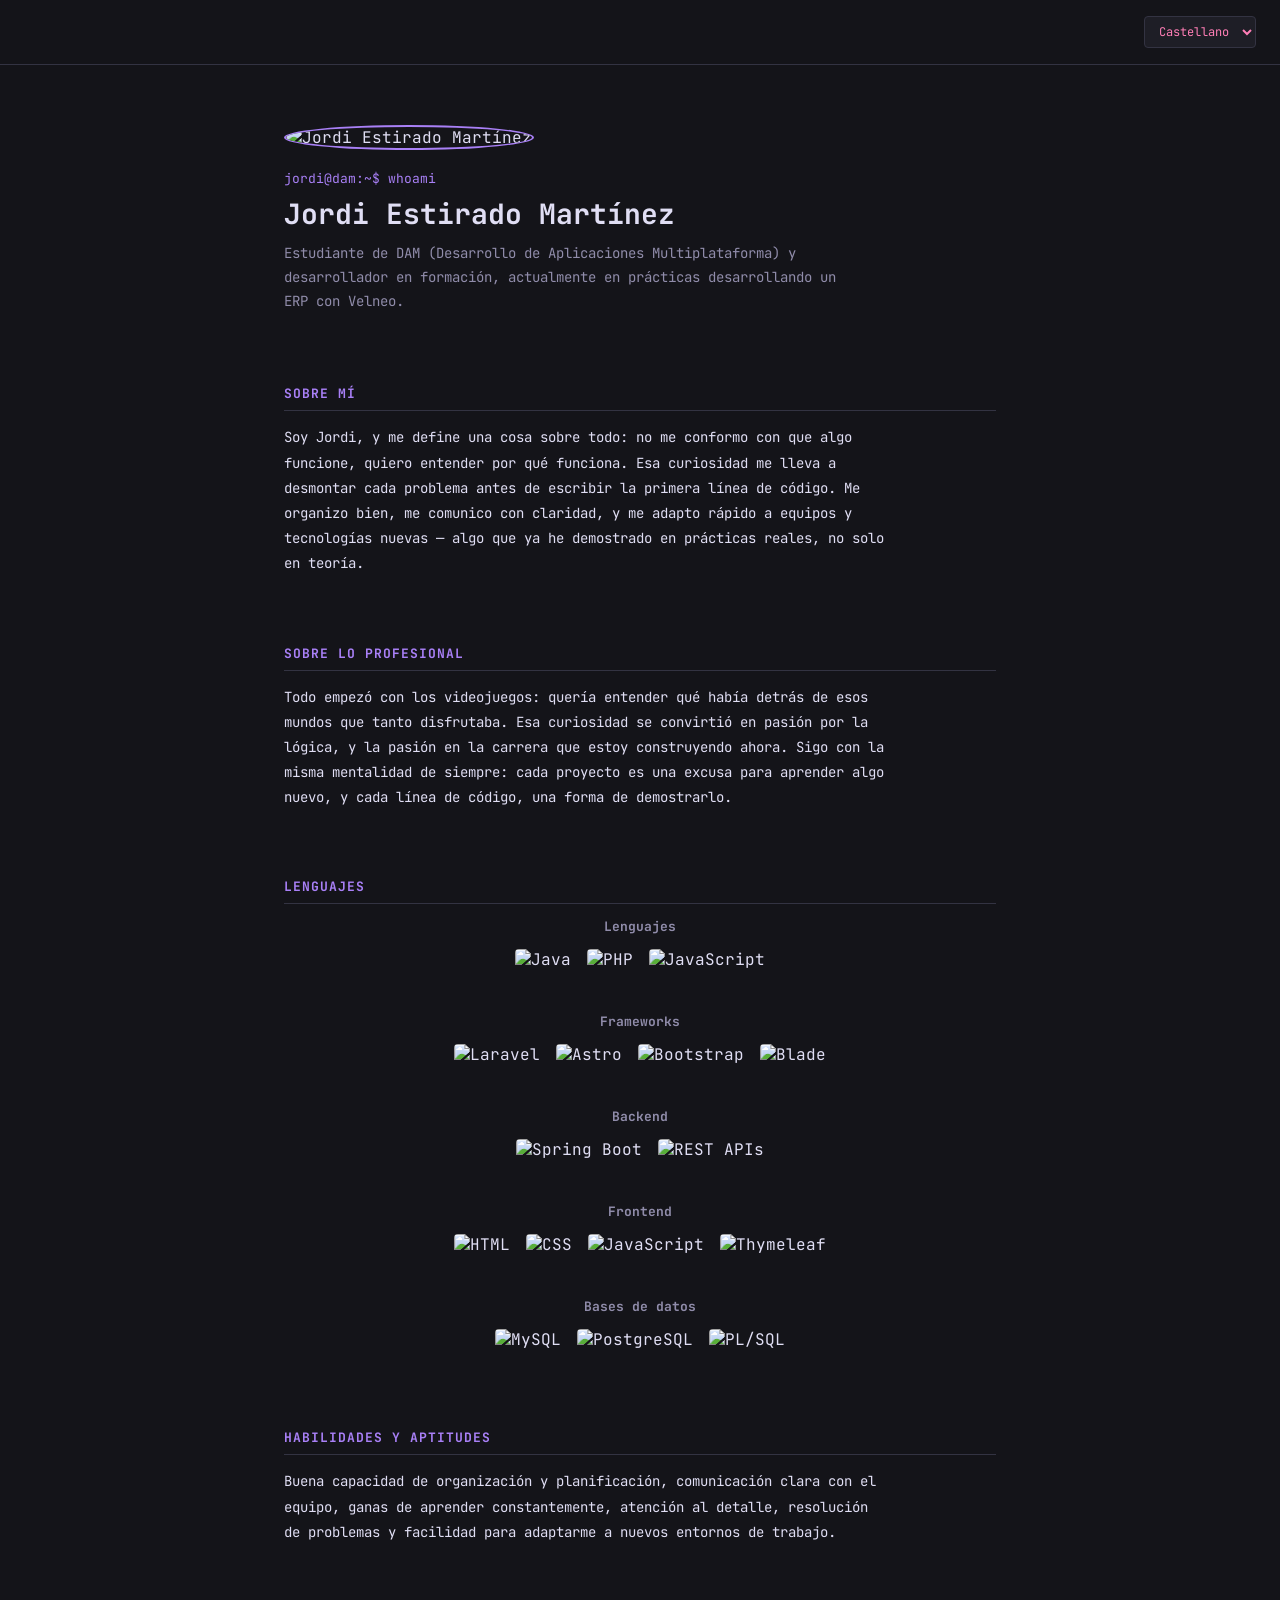
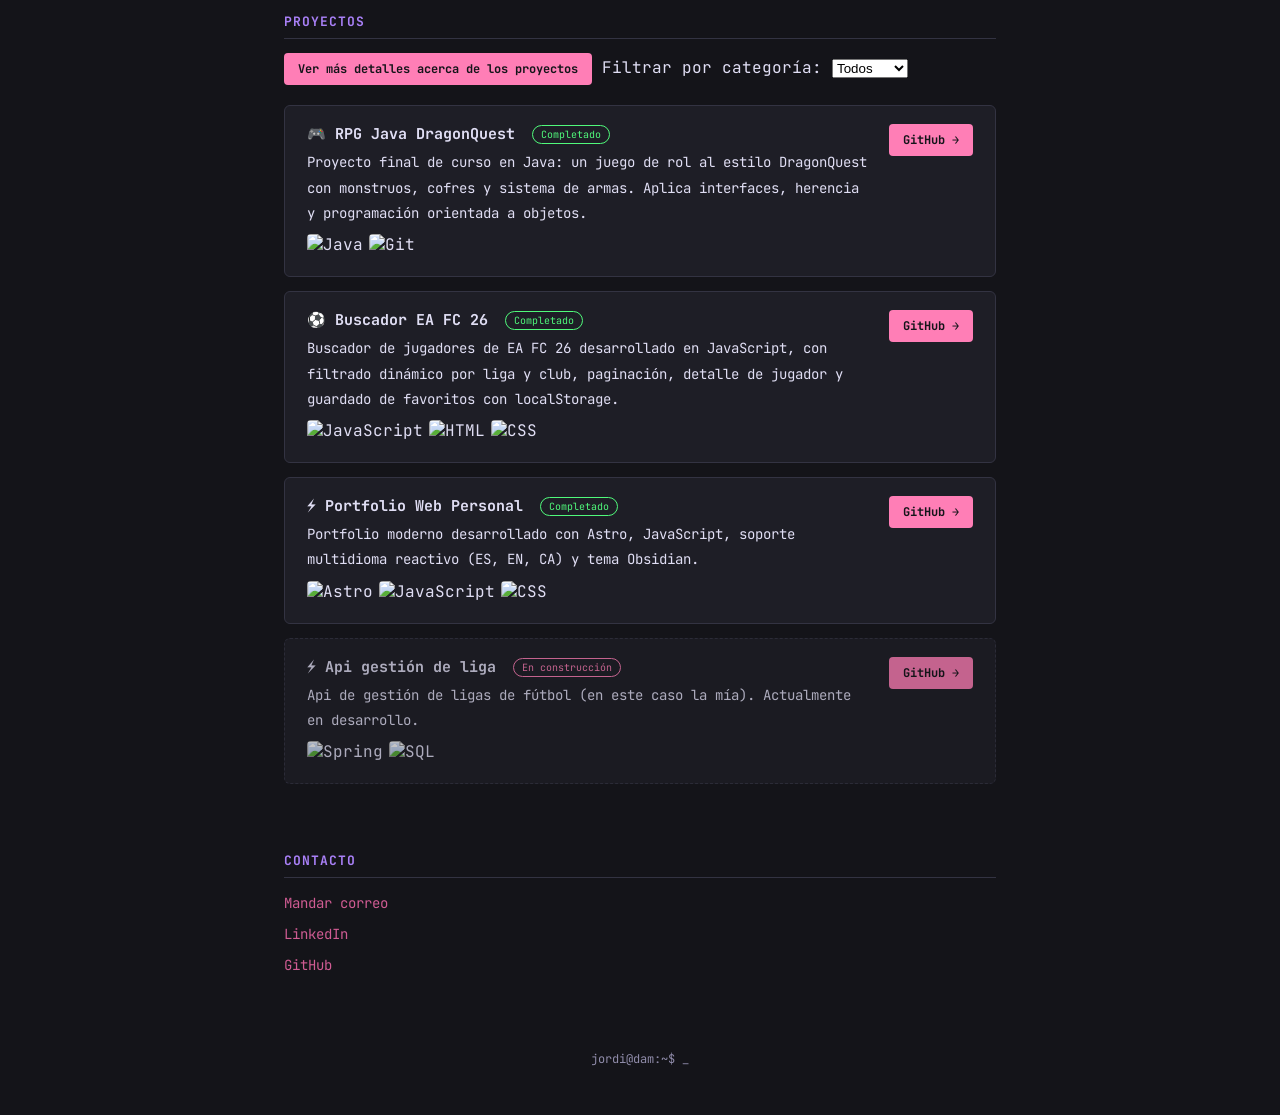
==== commit 1ed1a5a4: "feat: add the 2 new projects" ====
--- a/index.html
+++ b/index.html
@@ -51,15 +51,18 @@
 
       <section id="proyectos" class="seccion">
         <h2 data-idioma="proyectos_titulo"></h2>
+        <a href="pages/proyectos.html"
+          ><button data-idioma="proyectos_btn_ver">Ver más detalles acerca de los proyectos</button></a
+        >
 
-        <label for="filtroLenguaje">Filtrar por lenguaje:</label>
+        <label for="filtroLenguaje" data-idioma="proyectos_filtrar">Filtrar por categoría:</label>
         <select id="filtroLenguaje">
-          <option value="todos">Todos</option>
+          <option value="todos" data-idioma="proyectos_todos">Todos</option>
         </select>
 
         <div class="proyectos-grid" id="proyectos-container"></div>
-        <p id="mensaje-vacio" class="oculto">
-          No hay proyectos con ese lenguaje.
+        <p id="mensaje-vacio" class="oculto" data-idioma="proyectos_vacio">
+          No hay proyectos con esa categoría.
         </p>
       </section>
 
--- a/css/index.css
+++ b/css/index.css
@@ -209,4 +209,36 @@
 }
 
 .oculto { display: none; }
-.badge-lang { border: 1px solid currentColor; padding: 0 .4rem; margin-right: .3rem; font-size: .8rem; }+
+/* BADGES DE TECNOLOGÍAS */
+.tags-container {
+  display: flex;
+  flex-wrap: wrap;
+  gap: 6px;
+  margin-top: 8px;
+}
+.badge-tech {
+  height: 24px;
+  width: auto;
+  border-radius: 4px;
+}
+.badge-lang { border: 1px solid currentColor; padding: 0 .4rem; margin-right: .3rem; font-size: .8rem; }
+
+/* BADGES DE ESTADO */
+.badge-estado {
+  display: inline-block;
+  font-size: 10px;
+  font-weight: 400;
+  padding: 2px 8px;
+  border-radius: 10px;
+  margin-left: 8px;
+  vertical-align: middle;
+}
+.badge-completado {
+  color: #50fa7b;
+  border: 1px solid #50fa7b;
+}
+.badge-construccion {
+  color: var(--pink);
+  border: 1px solid var(--pink);
+}
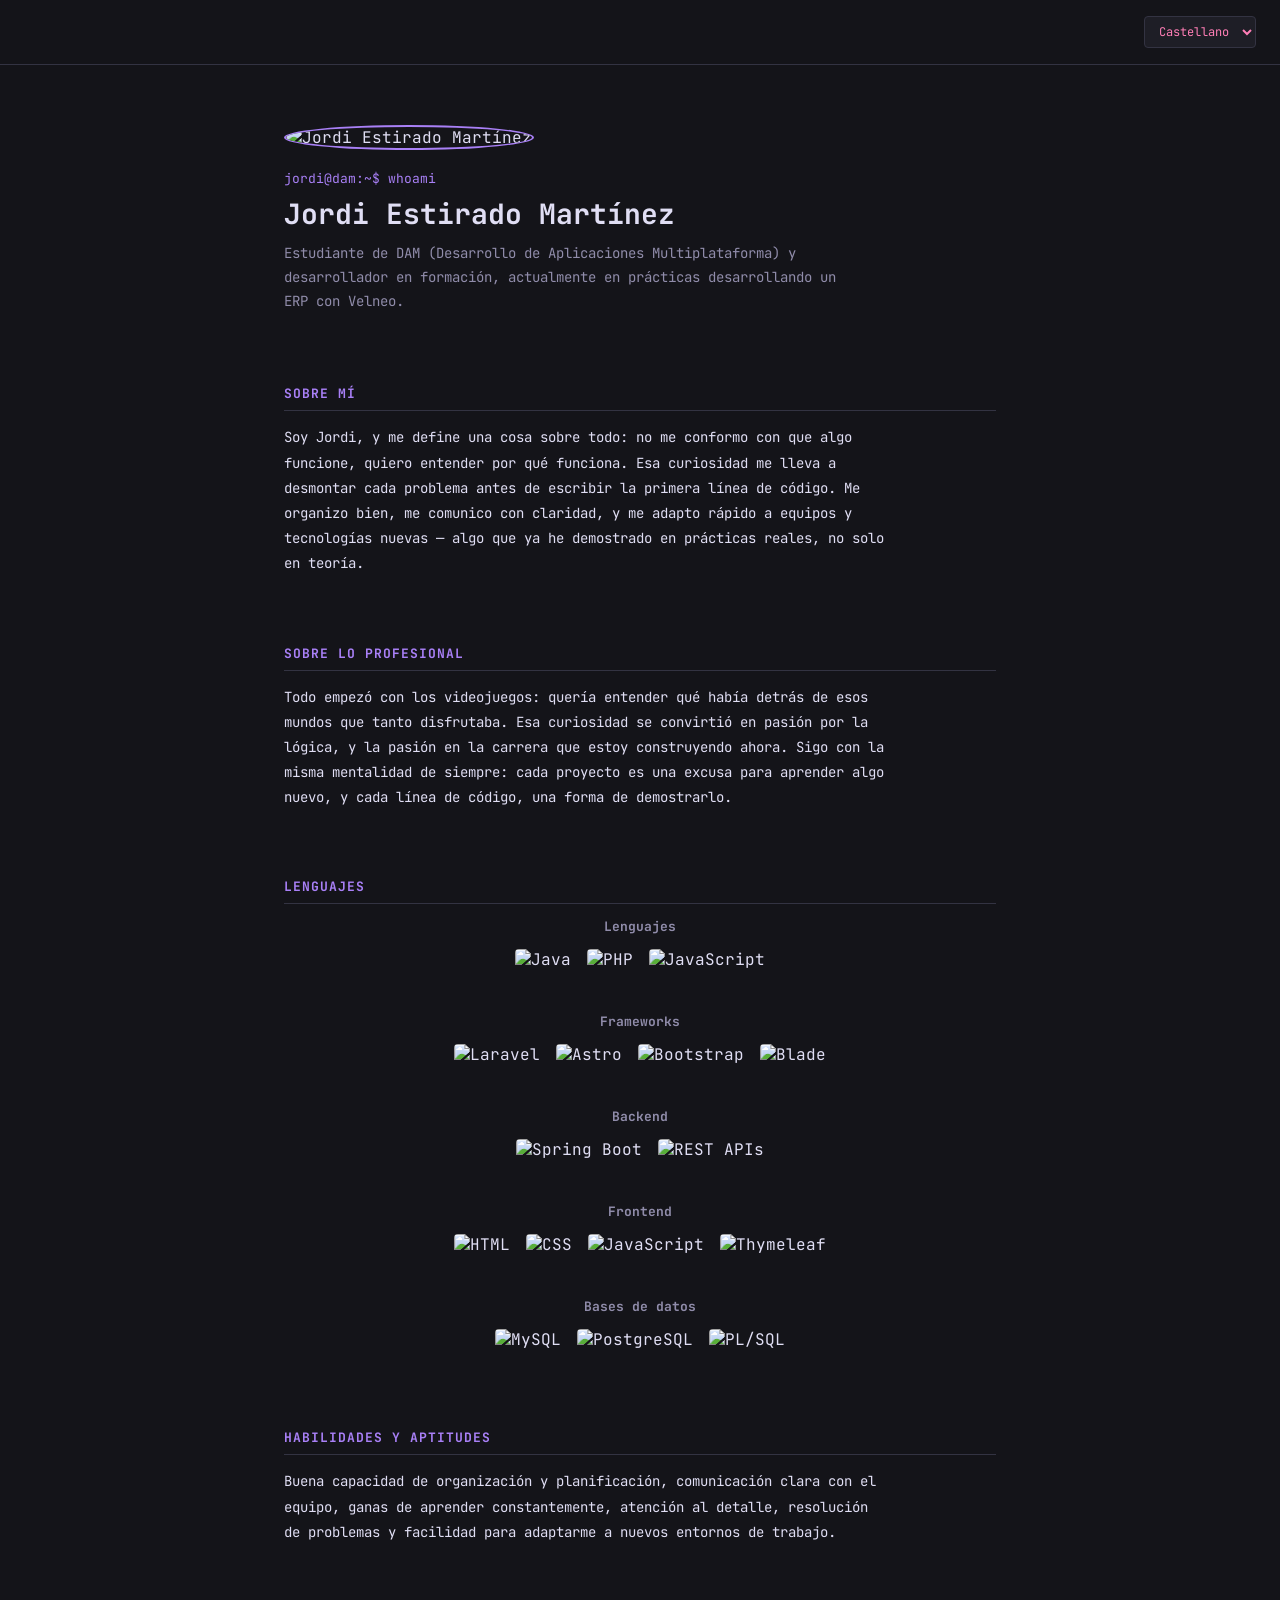
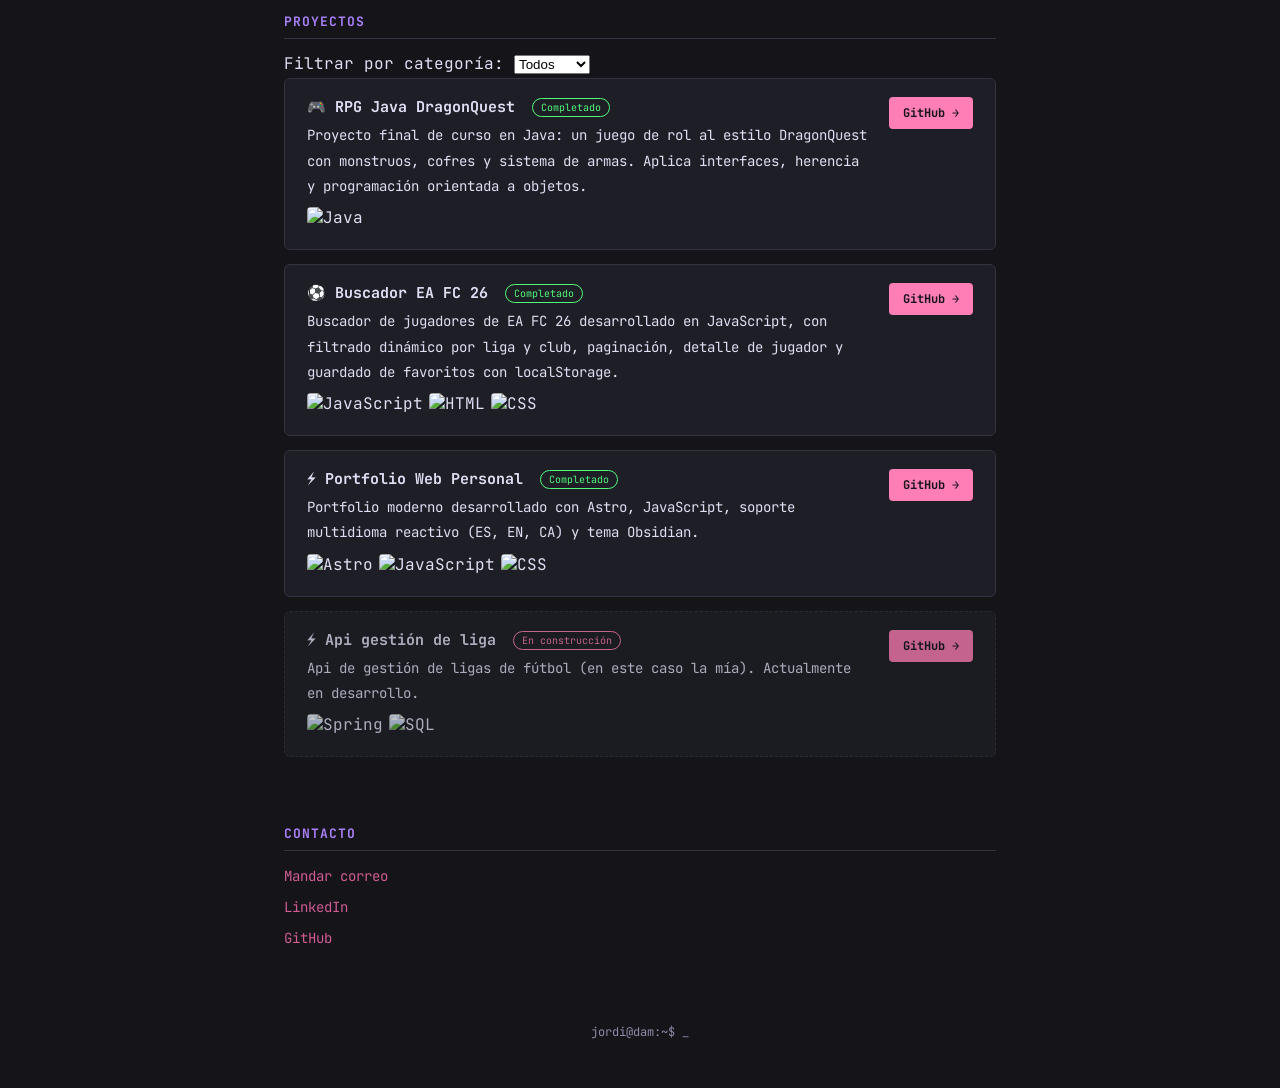
==== commit f45df785: "edit : projects views" ====
--- a/index.html
+++ b/index.html
@@ -51,9 +51,6 @@
 
       <section id="proyectos" class="seccion">
         <h2 data-idioma="proyectos_titulo"></h2>
-        <a href="pages/proyectos.html"
-          ><button data-idioma="proyectos_btn_ver">Ver más detalles acerca de los proyectos</button></a
-        >
 
         <label for="filtroLenguaje" data-idioma="proyectos_filtrar">Filtrar por categoría:</label>
         <select id="filtroLenguaje">
